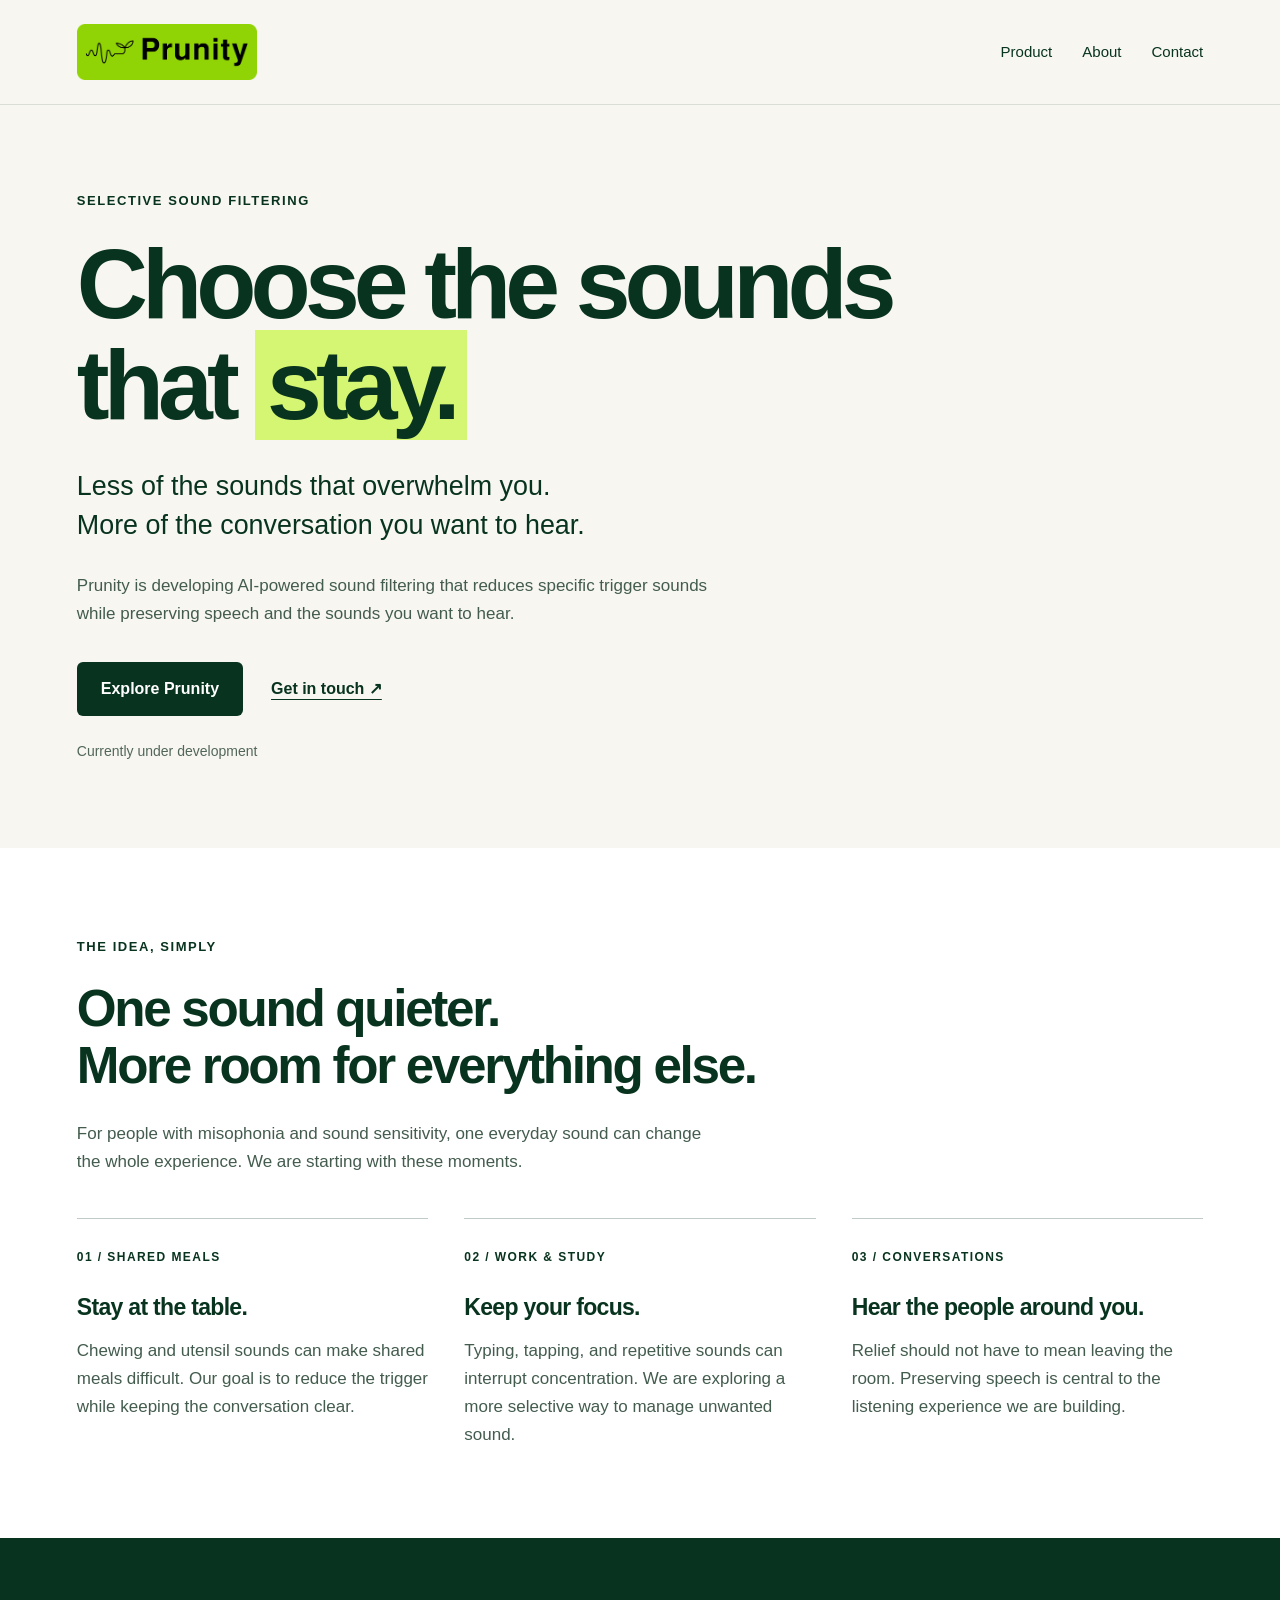
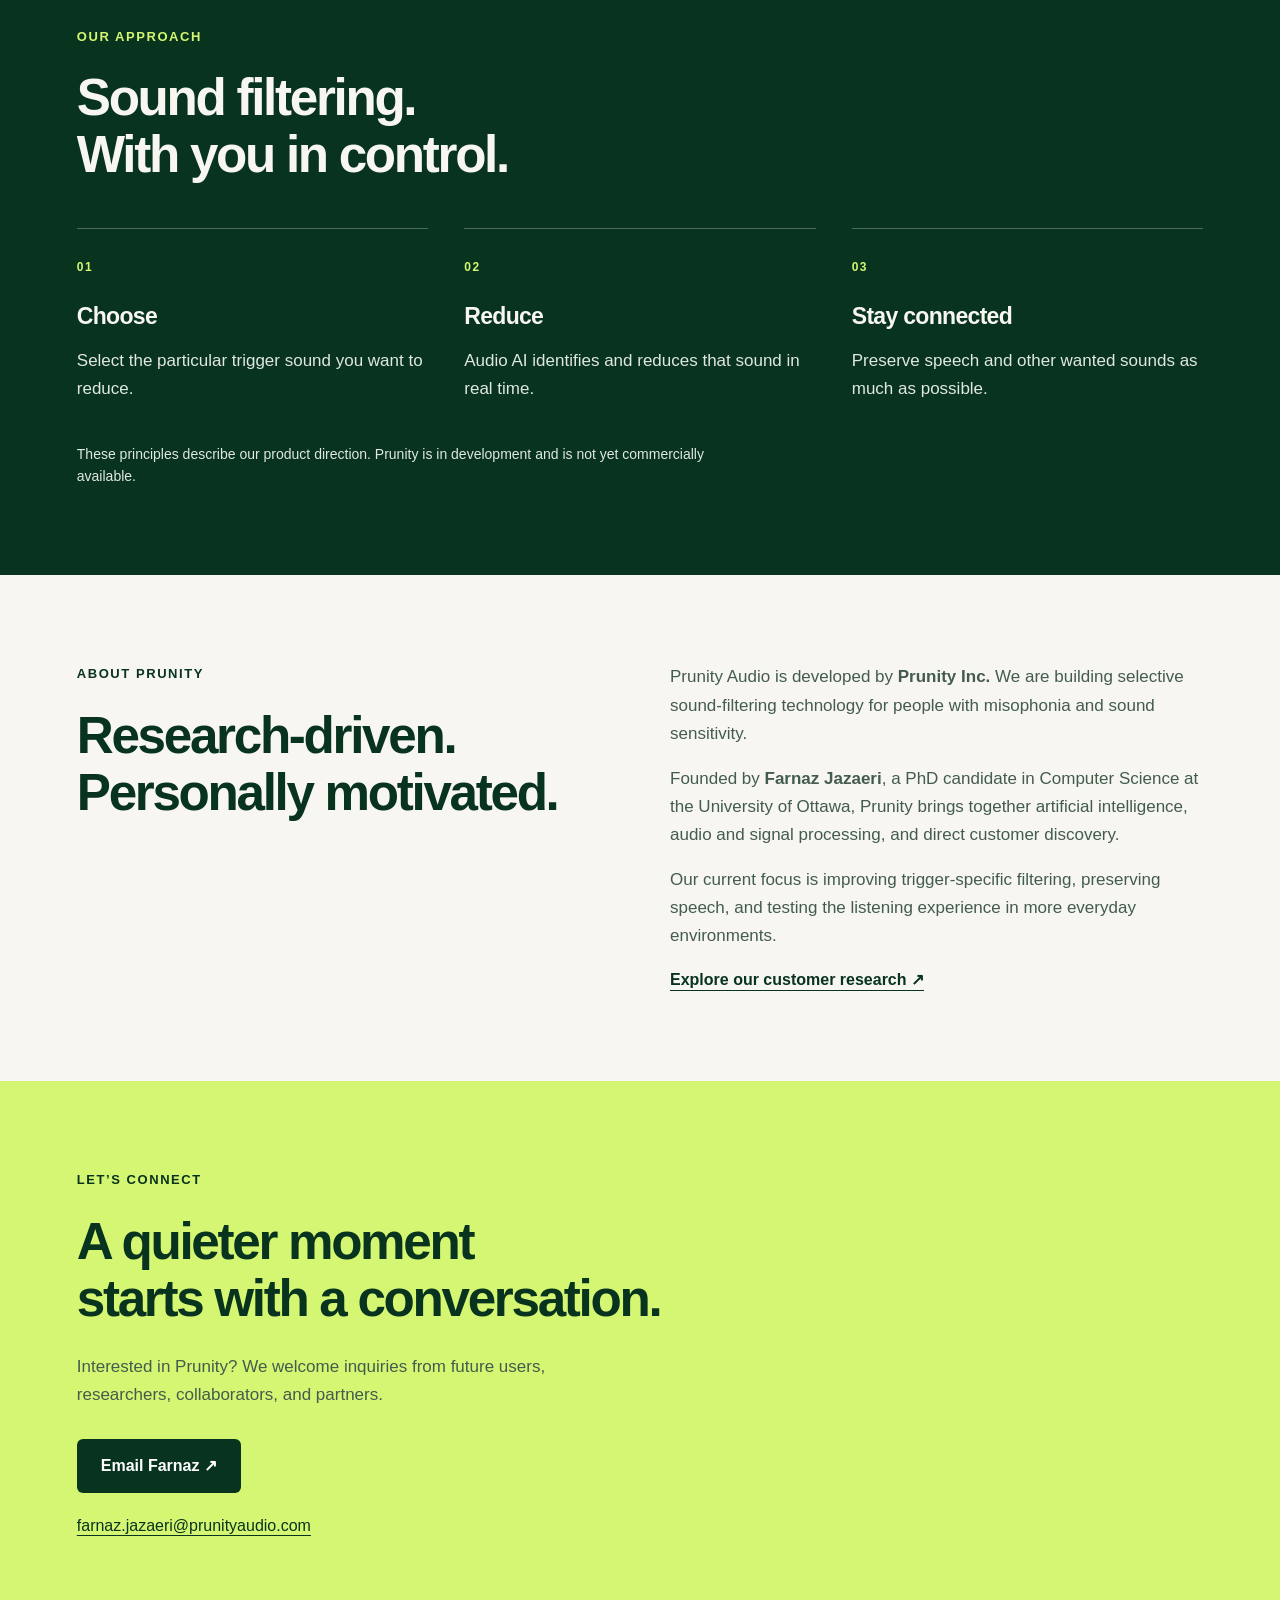
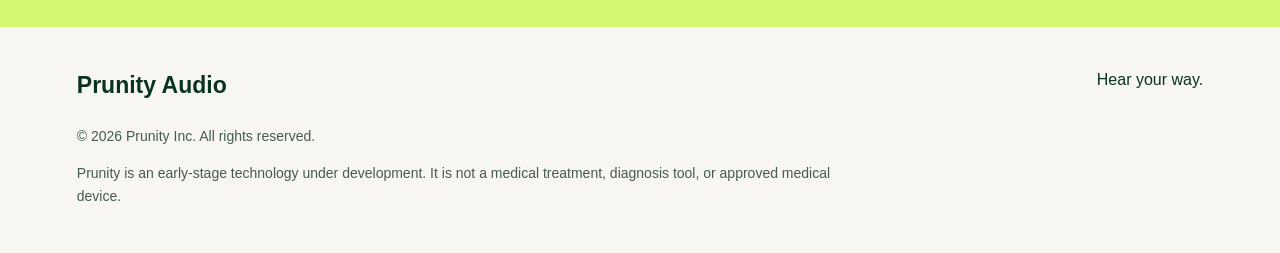
==== index.html @ 853e4340 "upload files" ====
<!doctype html>
<html lang="en"><head><meta charset="utf-8"><meta name="viewport" content="width=device-width,initial-scale=1">
<title>Prunity Audio | Hear your way.</title><meta name="description" content="Prunity Inc. is developing selective sound filtering to reduce everyday trigger sounds while preserving speech."><link rel="canonical" href="https://prunityaudio.com/"><link rel="stylesheet" href="styles.css"></head>
<body id="top"><a class="skip" href="#main">Skip to content</a>
<header><a href="#top" aria-label="Prunity home"><img src="assets/prunity-logo.png" alt="Prunity" width="180"></a><nav aria-label="Main navigation"><a href="#product">Product</a><a href="#about">About</a><a href="#contact">Contact</a></nav></header>
<main id="main"><section class="hero"><div class="eyebrow">SELECTIVE SOUND FILTERING</div><h1>Choose the sounds<br>that <em>stay.</em></h1><p class="lead">Less of the sounds that overwhelm you.<br>More of the conversation you want to hear.</p><p>Prunity is developing AI-powered sound filtering that reduces specific trigger sounds while preserving speech and the sounds you want to hear.</p><div class="actions"><a class="button" href="#product">Explore Prunity</a><a class="textlink" href="#contact">Get in touch ↗</a></div><div class="status">Currently under development</div></section>
<section id="product"><div class="eyebrow">THE IDEA, SIMPLY</div><h2>One sound quieter.<br>More room for everything else.</h2><p class="intro">For people with misophonia and sound sensitivity, one everyday sound can change the whole experience. We are starting with these moments.</p><div class="grid"><article><span class="number">01 / SHARED MEALS</span><h3>Stay at the table.</h3><p>Chewing and utensil sounds can make shared meals difficult. Our goal is to reduce the trigger while keeping the conversation clear.</p></article><article><span class="number">02 / WORK & STUDY</span><h3>Keep your focus.</h3><p>Typing, tapping, and repetitive sounds can interrupt concentration. We are exploring a more selective way to manage unwanted sound.</p></article><article><span class="number">03 / CONVERSATIONS</span><h3>Hear the people around you.</h3><p>Relief should not have to mean leaving the room. Preserving speech is central to the listening experience we are building.</p></article></div></section>
<section class="dark" id="technology"><div class="eyebrow">OUR APPROACH</div><h2>Sound filtering.<br>With you in control.</h2><div class="grid"><article><span class="number">01</span><h3>Choose</h3><p>Select the particular trigger sound you want to reduce.</p></article><article><span class="number">02</span><h3>Reduce</h3><p>Audio AI identifies and reduces that sound in real time.</p></article><article><span class="number">03</span><h3>Stay connected</h3><p>Preserve speech and other wanted sounds as much as possible.</p></article></div><p class="note">These principles describe our product direction. Prunity is in development and is not yet commercially available.</p></section>
<section id="about" class="about"><div><div class="eyebrow">ABOUT PRUNITY</div><h2>Research-driven.<br>Personally motivated.</h2></div><div><p>Prunity Audio is developed by <strong>Prunity Inc.</strong> We are building selective sound-filtering technology for people with misophonia and sound sensitivity.</p><p>Founded by <strong>Farnaz Jazaeri</strong>, a PhD candidate in Computer Science at the University of Ottawa, Prunity brings together artificial intelligence, audio and signal processing, and direct customer discovery.</p><p>Our current focus is improving trigger-specific filtering, preserving speech, and testing the listening experience in more everyday environments.</p><a class="textlink" href="https://soundfocus-research.lovable.app/" target="_blank" rel="noopener noreferrer">Explore our customer research ↗</a></div></section>
<section id="contact" class="contact"><div class="eyebrow">LET’S CONNECT</div><h2>A quieter moment<br>starts with a conversation.</h2><p>Interested in Prunity? We welcome inquiries from future users, researchers, collaborators, and partners.</p><a class="button" href="mailto:farnaz.jazaeri@prunityaudio.com">Email Farnaz ↗</a><a class="email" href="mailto:farnaz.jazaeri@prunityaudio.com">farnaz.jazaeri@prunityaudio.com</a></section></main>
<footer><div><strong>Prunity Audio</strong><span>Hear your way.</span></div><p>© 2026 Prunity Inc. All rights reserved.</p><p class="note">Prunity is an early-stage technology under development. It is not a medical treatment, diagnosis tool, or approved medical device.</p></footer></body></html>
---- styles.css ----
*{box-sizing:border-box}html{scroll-behavior:smooth;scroll-padding-top:25px}body{margin:0;background:#f7f6f0;color:#08331e;font-family:Arial,Helvetica,sans-serif;line-height:1.65}a{color:inherit}header,section,footer{padding-left:max(6vw,calc((100vw - 1200px)/2));padding-right:max(6vw,calc((100vw - 1200px)/2))}header{display:flex;justify-content:space-between;align-items:center;padding-top:24px;padding-bottom:24px;border-bottom:1px solid #08331e20}header img{display:block;height:auto;max-width:36vw}nav{display:flex;gap:30px}nav a{text-decoration:none;font-size:15px}nav a:hover,.textlink:hover{text-decoration:underline}section{padding-top:88px;padding-bottom:88px;scroll-margin-top:20px}.hero{padding-top:85px;padding-bottom:85px;max-width:1600px}.eyebrow,.number{font-size:13px;font-weight:700;letter-spacing:.12em}.eyebrow{margin-bottom:22px}h1,h2,h3,p{margin-top:0}h1{font-size:clamp(48px,7.7vw,104px);line-height:1.03;letter-spacing:-.06em;margin-bottom:30px;font-weight:600}h1 em{font-style:normal;background:#d5f672;padding:0 .12em}h2{font-size:clamp(32px,4vw,53px);line-height:1.12;letter-spacing:-.045em;margin-bottom:26px;font-weight:600}h3{font-size:23px;line-height:1.2;letter-spacing:-.03em;margin:24px 0 16px}p{font-size:17px;max-width:650px;color:#435c4e}.lead{font-size:clamp(21px,2.1vw,28px);color:#08331e;line-height:1.45}.actions{display:flex;align-items:center;gap:28px;margin-top:34px}.button{display:inline-block;background:#08331e;color:white;border-radius:6px;padding:14px 24px;font-size:16px;font-weight:600;text-decoration:none}.button:hover{background:#155536}.textlink{font-size:16px;font-weight:600;text-underline-offset:5px}.status{font-size:14px;margin-top:24px;color:#52665a}#product{background:#fff}.intro{margin-bottom:42px}.grid{display:grid;grid-template-columns:repeat(3,1fr);gap:36px}.grid article{border-top:1px solid #08331e40;padding-top:24px}.grid p{margin-bottom:0}.number{font-size:12px}.dark{background:#08331e;color:#f7f6f0}.dark .eyebrow,.dark .number{color:#d5f672}.dark p{color:#e0e8e0}.dark article{border-color:#ffffff45}.dark .grid{margin-top:44px}.note{font-size:14px;line-height:1.6}.dark .note{margin-top:40px;margin-bottom:0}.about{display:grid;grid-template-columns:1fr 1fr;gap:60px}.contact{background:#d5f672}.contact p{max-width:560px}.contact .button{margin-top:12px}.email{display:block;margin-top:20px;overflow-wrap:anywhere;font-size:16px;text-underline-offset:4px}footer{padding-top:40px;padding-bottom:32px}footer div{display:flex;justify-content:space-between;gap:20px;margin-bottom:20px}footer strong{font-size:23px}footer p{font-size:14px;max-width:760px}a:focus-visible{outline:3px solid #397946;outline-offset:6px}.dark a:focus-visible{outline-color:#d5f672}.skip{position:absolute;top:-100px;left:15px;background:white;padding:12px;z-index:5}.skip:focus{top:10px}@media(max-width:700px){header{padding-top:20px;padding-bottom:20px}header img{width:135px}nav{gap:14px}nav a{font-size:14px}section{padding-top:58px;padding-bottom:58px}.hero{padding-top:60px;padding-bottom:60px}.grid,.about{grid-template-columns:1fr;gap:32px}.about{gap:12px}.actions{gap:20px;flex-wrap:wrap}h1{font-size:clamp(43px,10vw,68px)}footer div{flex-direction:column;gap:0}}@media(prefers-reduced-motion:reduce){html{scroll-behavior:auto}}
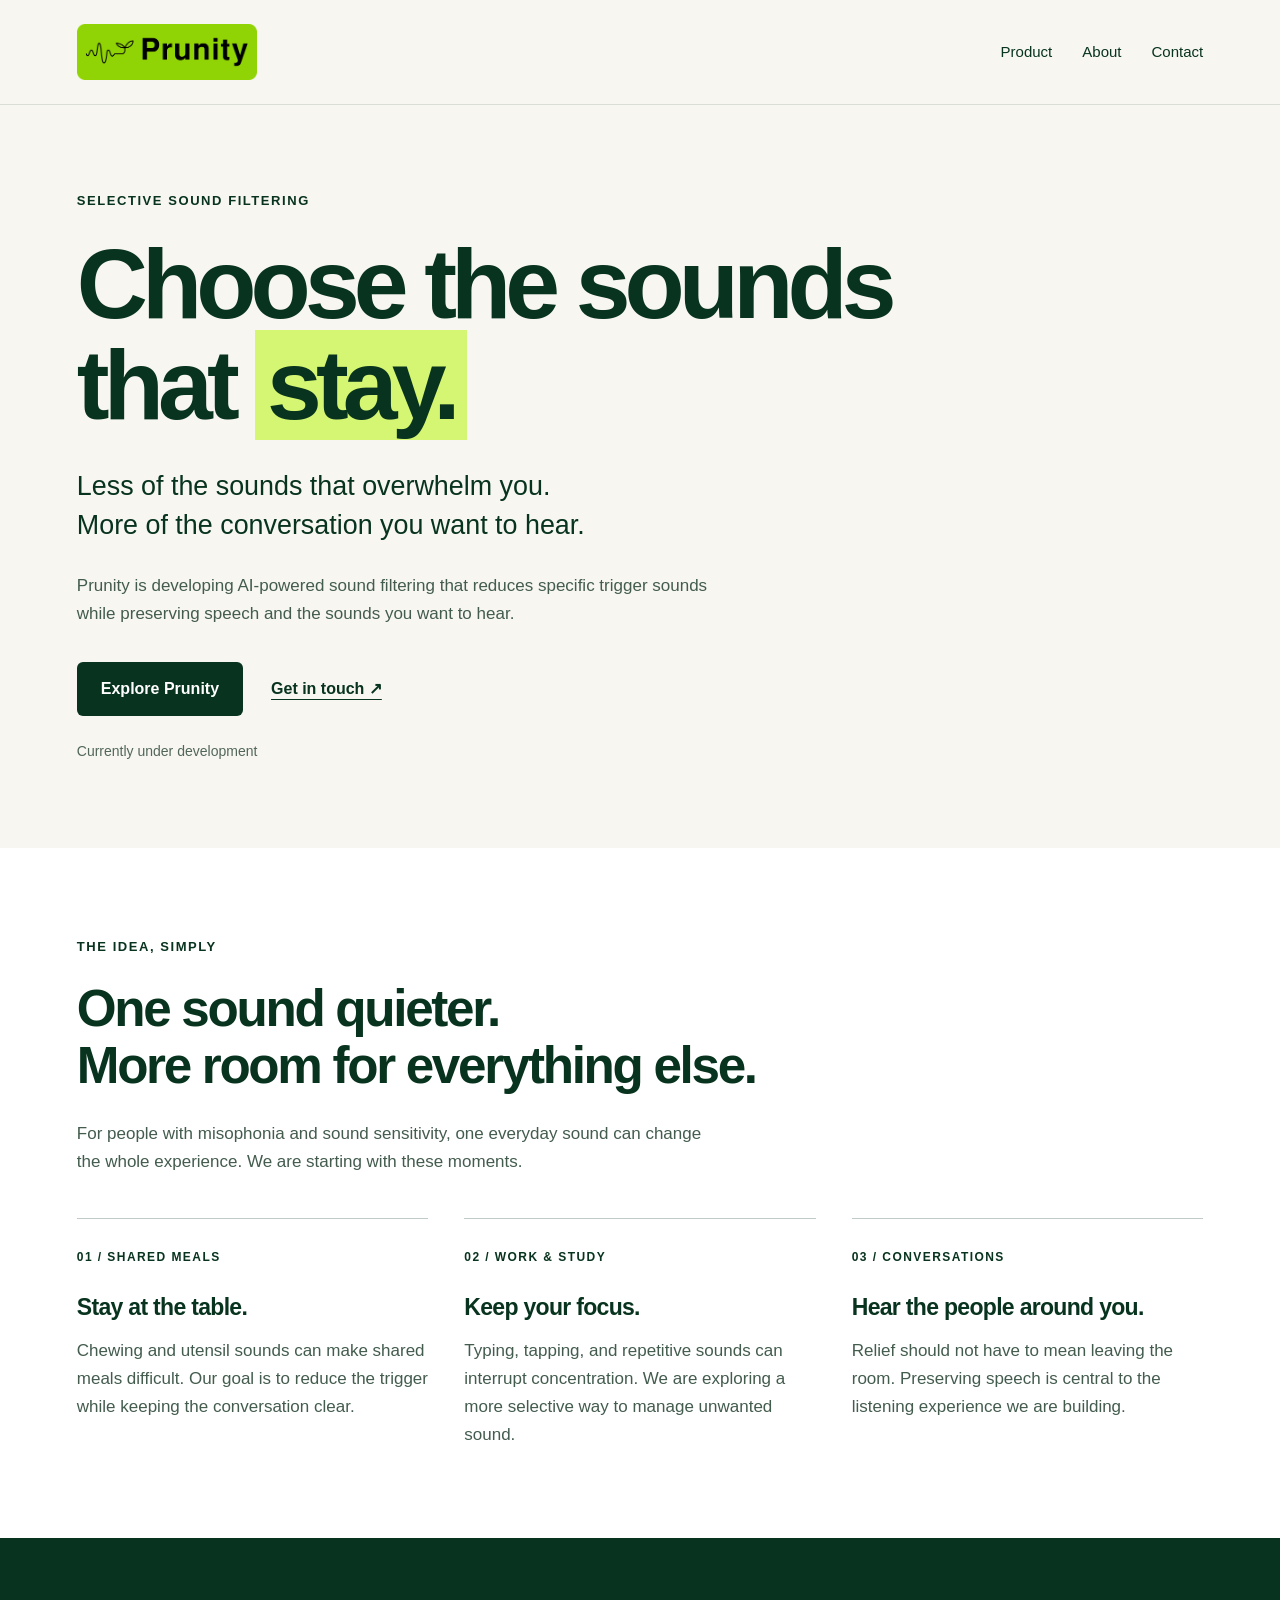
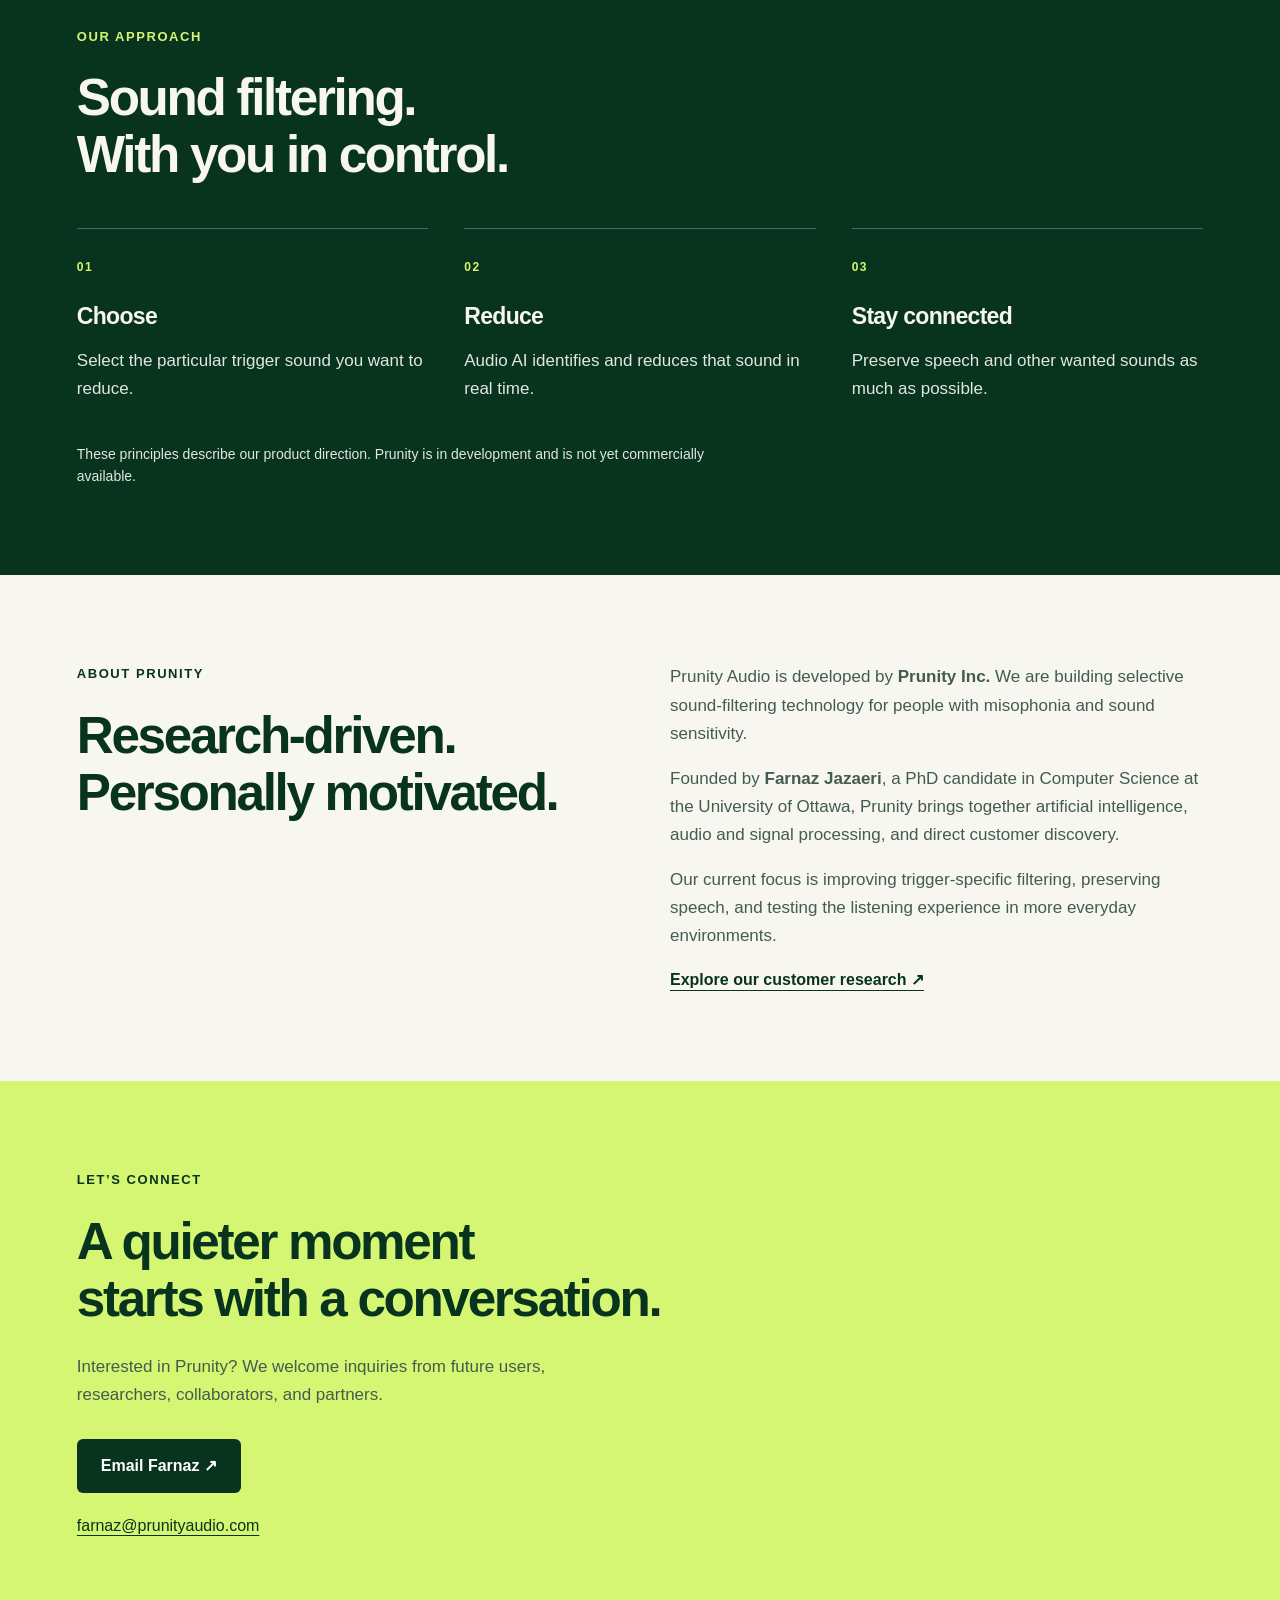
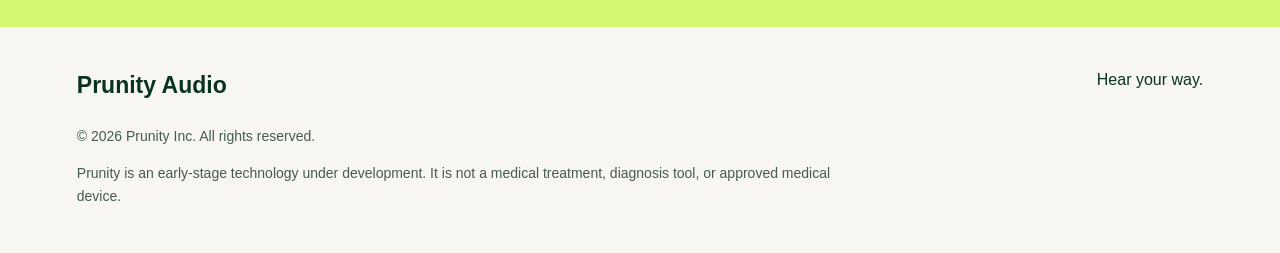
==== commit 07d363c5: "correct email" ====
--- a/index.html
+++ b/index.html
@@ -7,5 +7,5 @@
 <section id="product"><div class="eyebrow">THE IDEA, SIMPLY</div><h2>One sound quieter.<br>More room for everything else.</h2><p class="intro">For people with misophonia and sound sensitivity, one everyday sound can change the whole experience. We are starting with these moments.</p><div class="grid"><article><span class="number">01 / SHARED MEALS</span><h3>Stay at the table.</h3><p>Chewing and utensil sounds can make shared meals difficult. Our goal is to reduce the trigger while keeping the conversation clear.</p></article><article><span class="number">02 / WORK & STUDY</span><h3>Keep your focus.</h3><p>Typing, tapping, and repetitive sounds can interrupt concentration. We are exploring a more selective way to manage unwanted sound.</p></article><article><span class="number">03 / CONVERSATIONS</span><h3>Hear the people around you.</h3><p>Relief should not have to mean leaving the room. Preserving speech is central to the listening experience we are building.</p></article></div></section>
 <section class="dark" id="technology"><div class="eyebrow">OUR APPROACH</div><h2>Sound filtering.<br>With you in control.</h2><div class="grid"><article><span class="number">01</span><h3>Choose</h3><p>Select the particular trigger sound you want to reduce.</p></article><article><span class="number">02</span><h3>Reduce</h3><p>Audio AI identifies and reduces that sound in real time.</p></article><article><span class="number">03</span><h3>Stay connected</h3><p>Preserve speech and other wanted sounds as much as possible.</p></article></div><p class="note">These principles describe our product direction. Prunity is in development and is not yet commercially available.</p></section>
 <section id="about" class="about"><div><div class="eyebrow">ABOUT PRUNITY</div><h2>Research-driven.<br>Personally motivated.</h2></div><div><p>Prunity Audio is developed by <strong>Prunity Inc.</strong> We are building selective sound-filtering technology for people with misophonia and sound sensitivity.</p><p>Founded by <strong>Farnaz Jazaeri</strong>, a PhD candidate in Computer Science at the University of Ottawa, Prunity brings together artificial intelligence, audio and signal processing, and direct customer discovery.</p><p>Our current focus is improving trigger-specific filtering, preserving speech, and testing the listening experience in more everyday environments.</p><a class="textlink" href="https://soundfocus-research.lovable.app/" target="_blank" rel="noopener noreferrer">Explore our customer research ↗</a></div></section>
-<section id="contact" class="contact"><div class="eyebrow">LET’S CONNECT</div><h2>A quieter moment<br>starts with a conversation.</h2><p>Interested in Prunity? We welcome inquiries from future users, researchers, collaborators, and partners.</p><a class="button" href="mailto:farnaz.jazaeri@prunityaudio.com">Email Farnaz ↗</a><a class="email" href="mailto:farnaz.jazaeri@prunityaudio.com">farnaz.jazaeri@prunityaudio.com</a></section></main>
+<section id="contact" class="contact"><div class="eyebrow">LET’S CONNECT</div><h2>A quieter moment<br>starts with a conversation.</h2><p>Interested in Prunity? We welcome inquiries from future users, researchers, collaborators, and partners.</p><a class="button" href="mailto:farnaz@prunityaudio.com">Email Farnaz ↗</a><a class="email" href="mailto:farnaz@prunityaudio.com">farnaz@prunityaudio.com</a></section></main>
 <footer><div><strong>Prunity Audio</strong><span>Hear your way.</span></div><p>© 2026 Prunity Inc. All rights reserved.</p><p class="note">Prunity is an early-stage technology under development. It is not a medical treatment, diagnosis tool, or approved medical device.</p></footer></body></html>
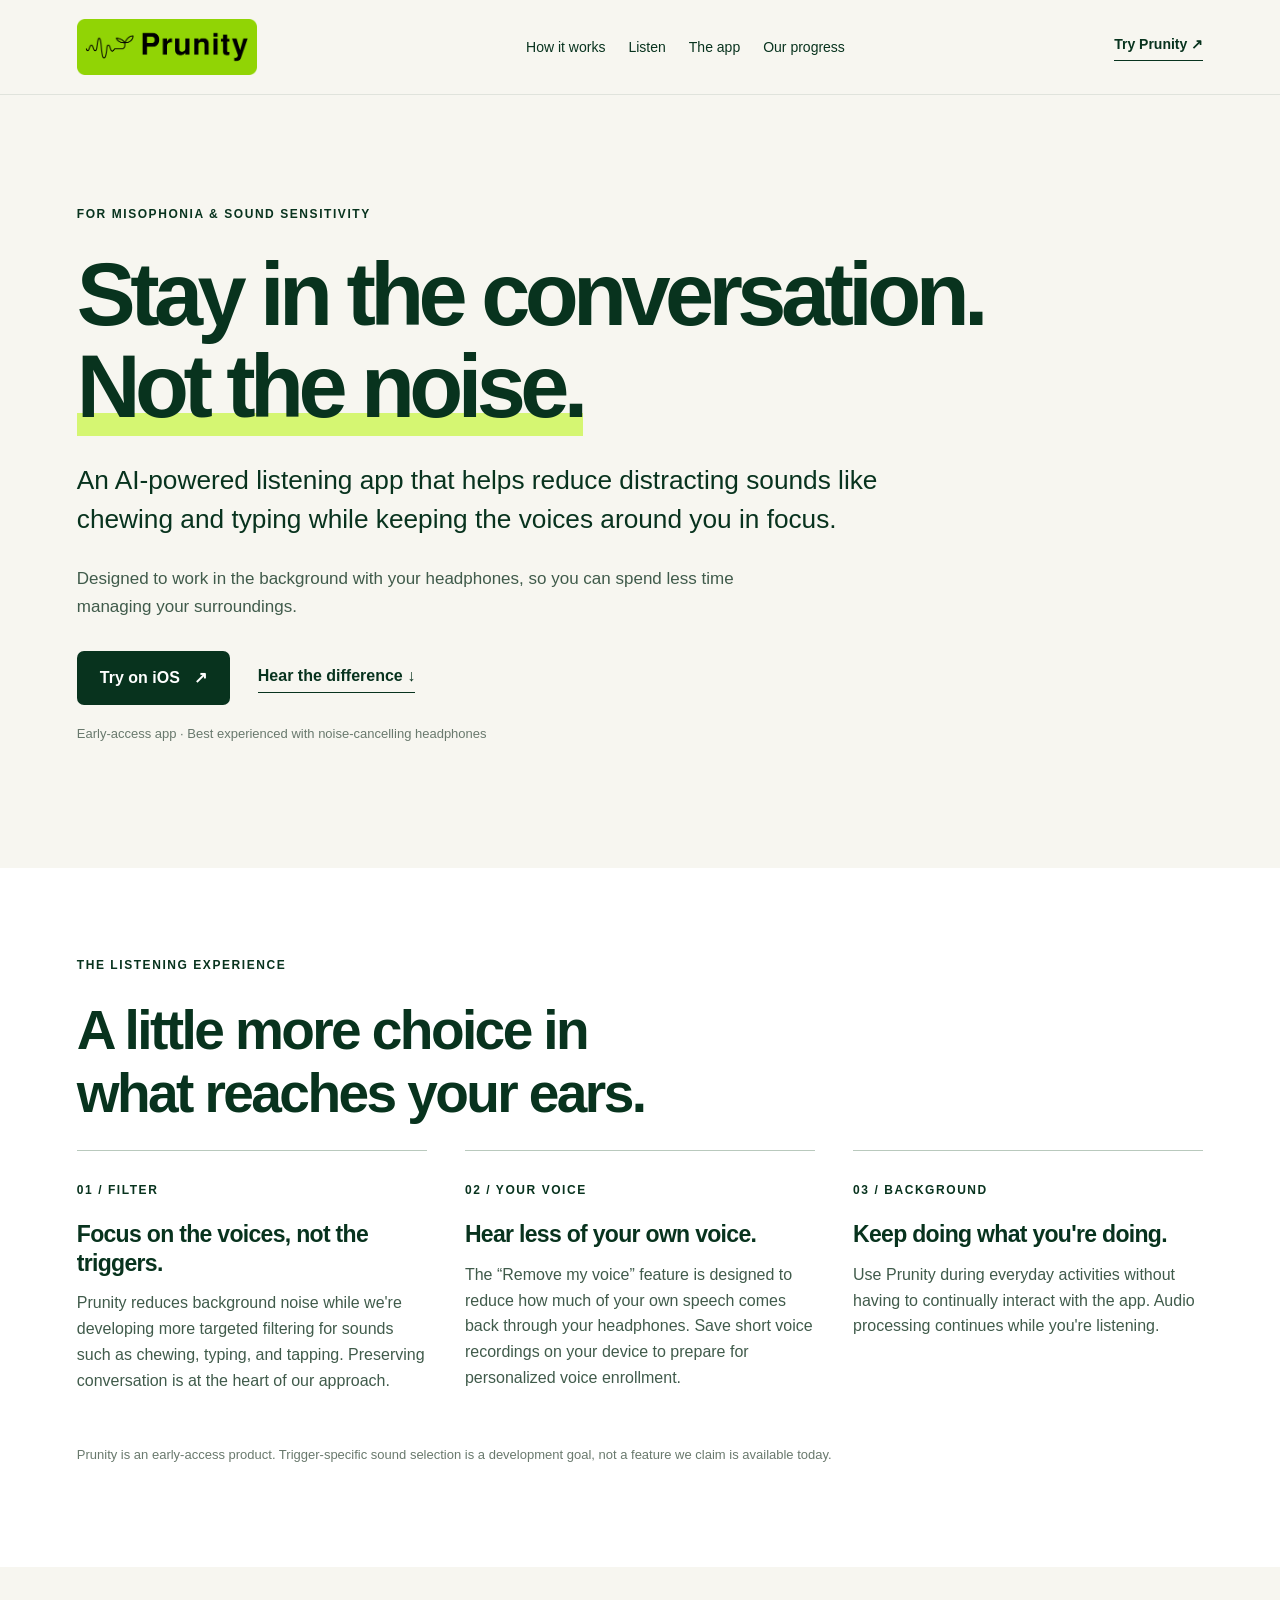
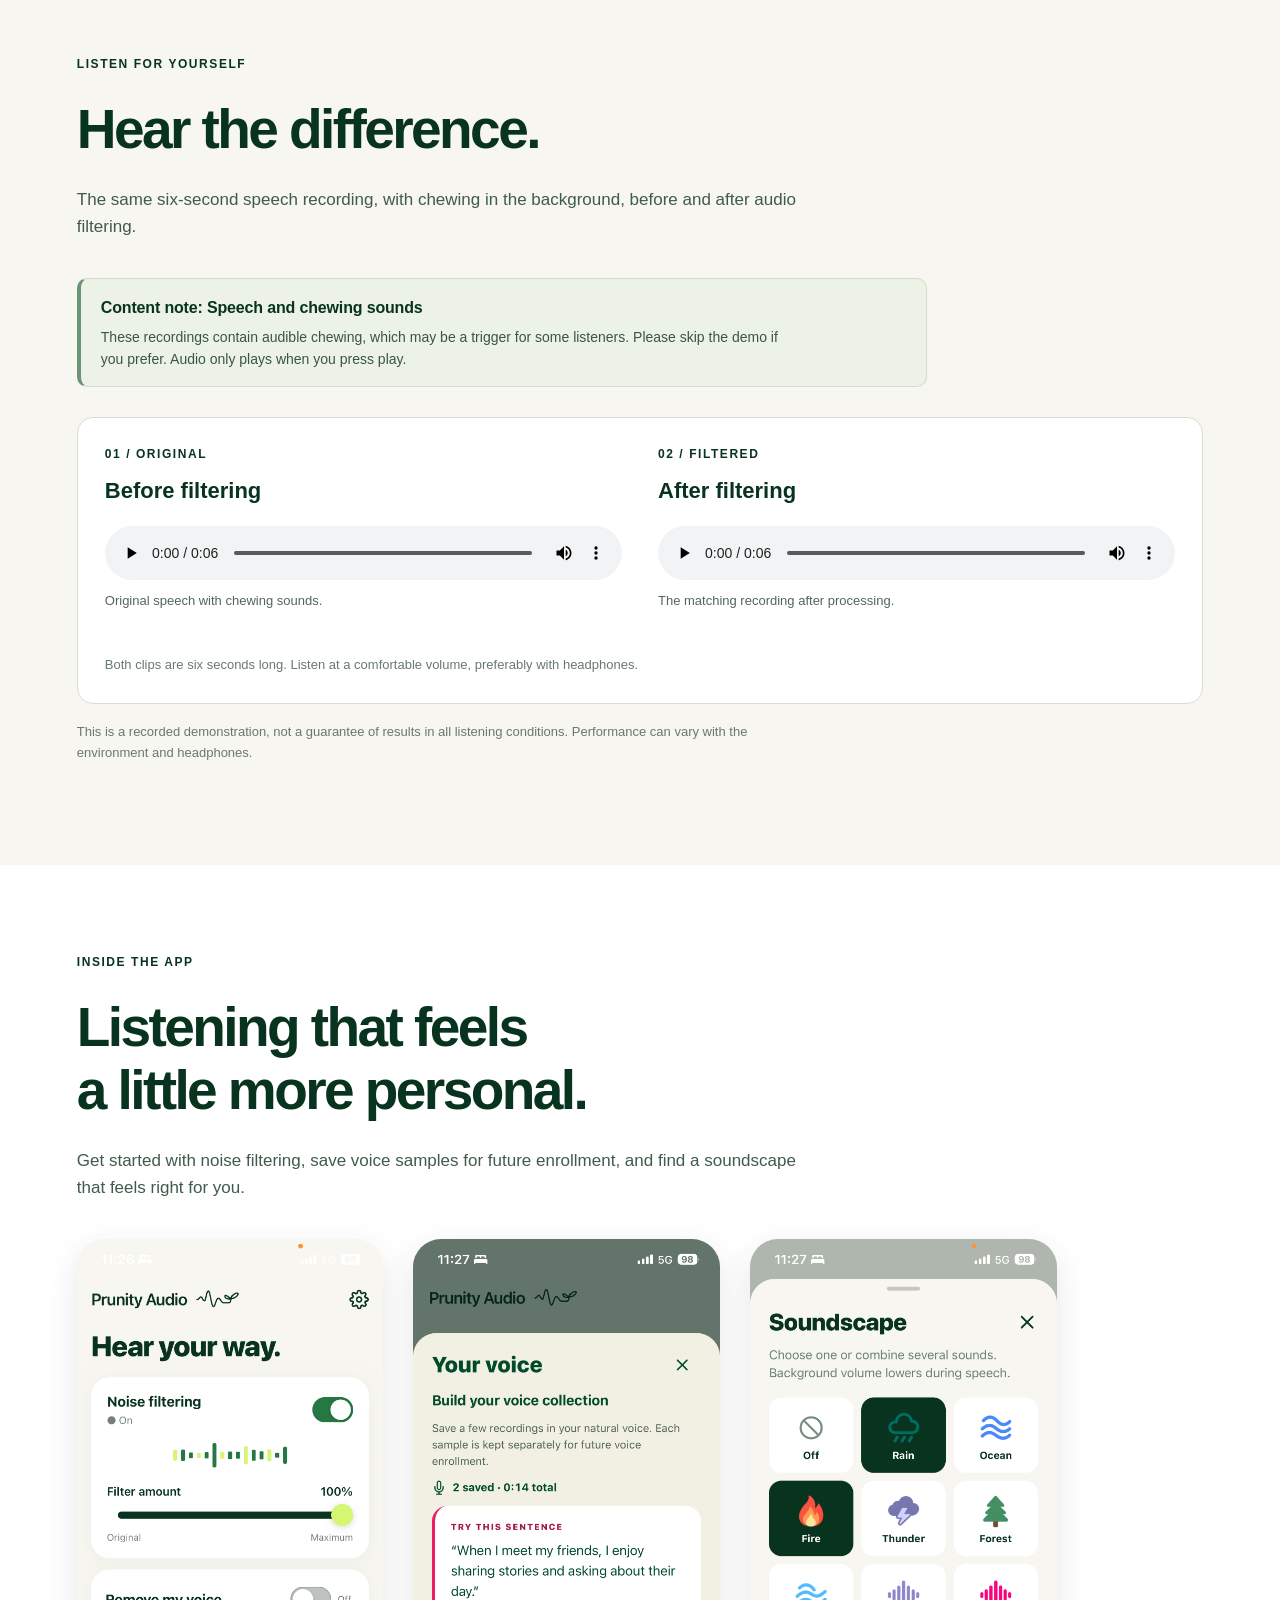
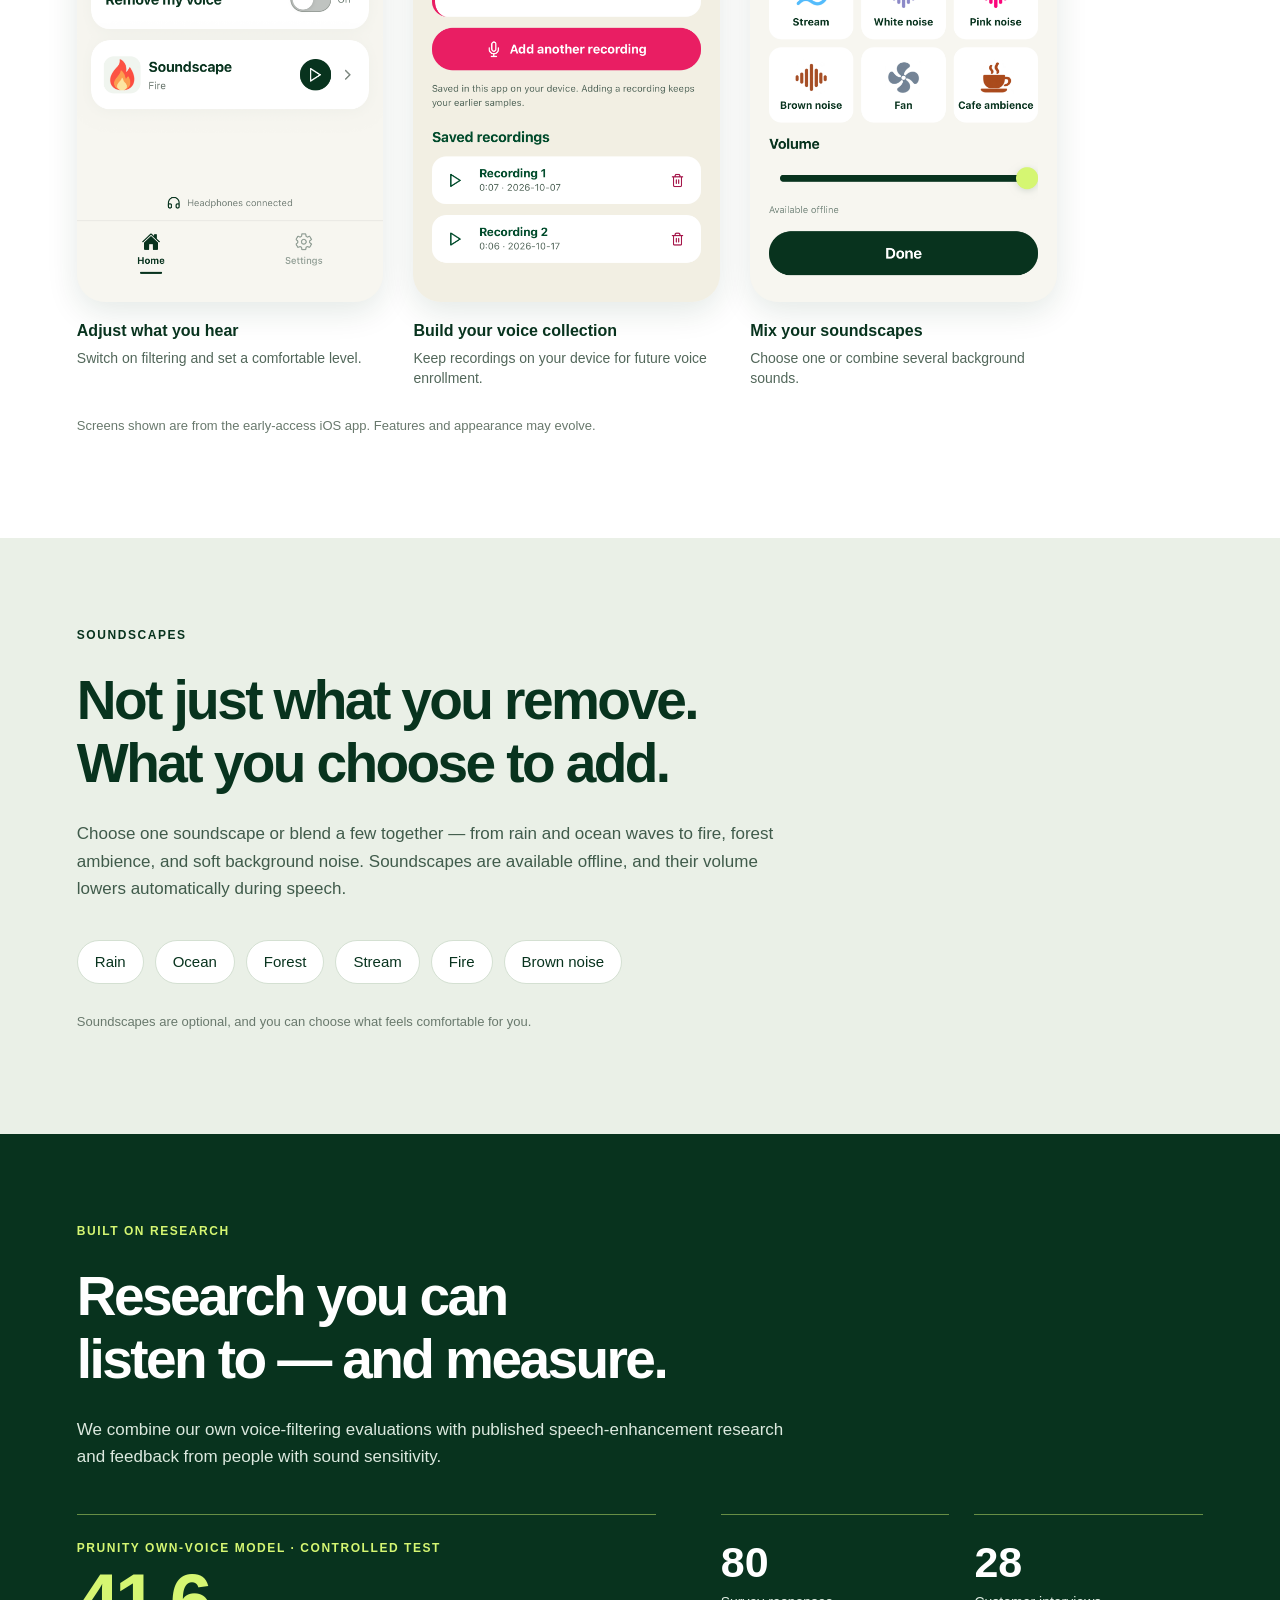
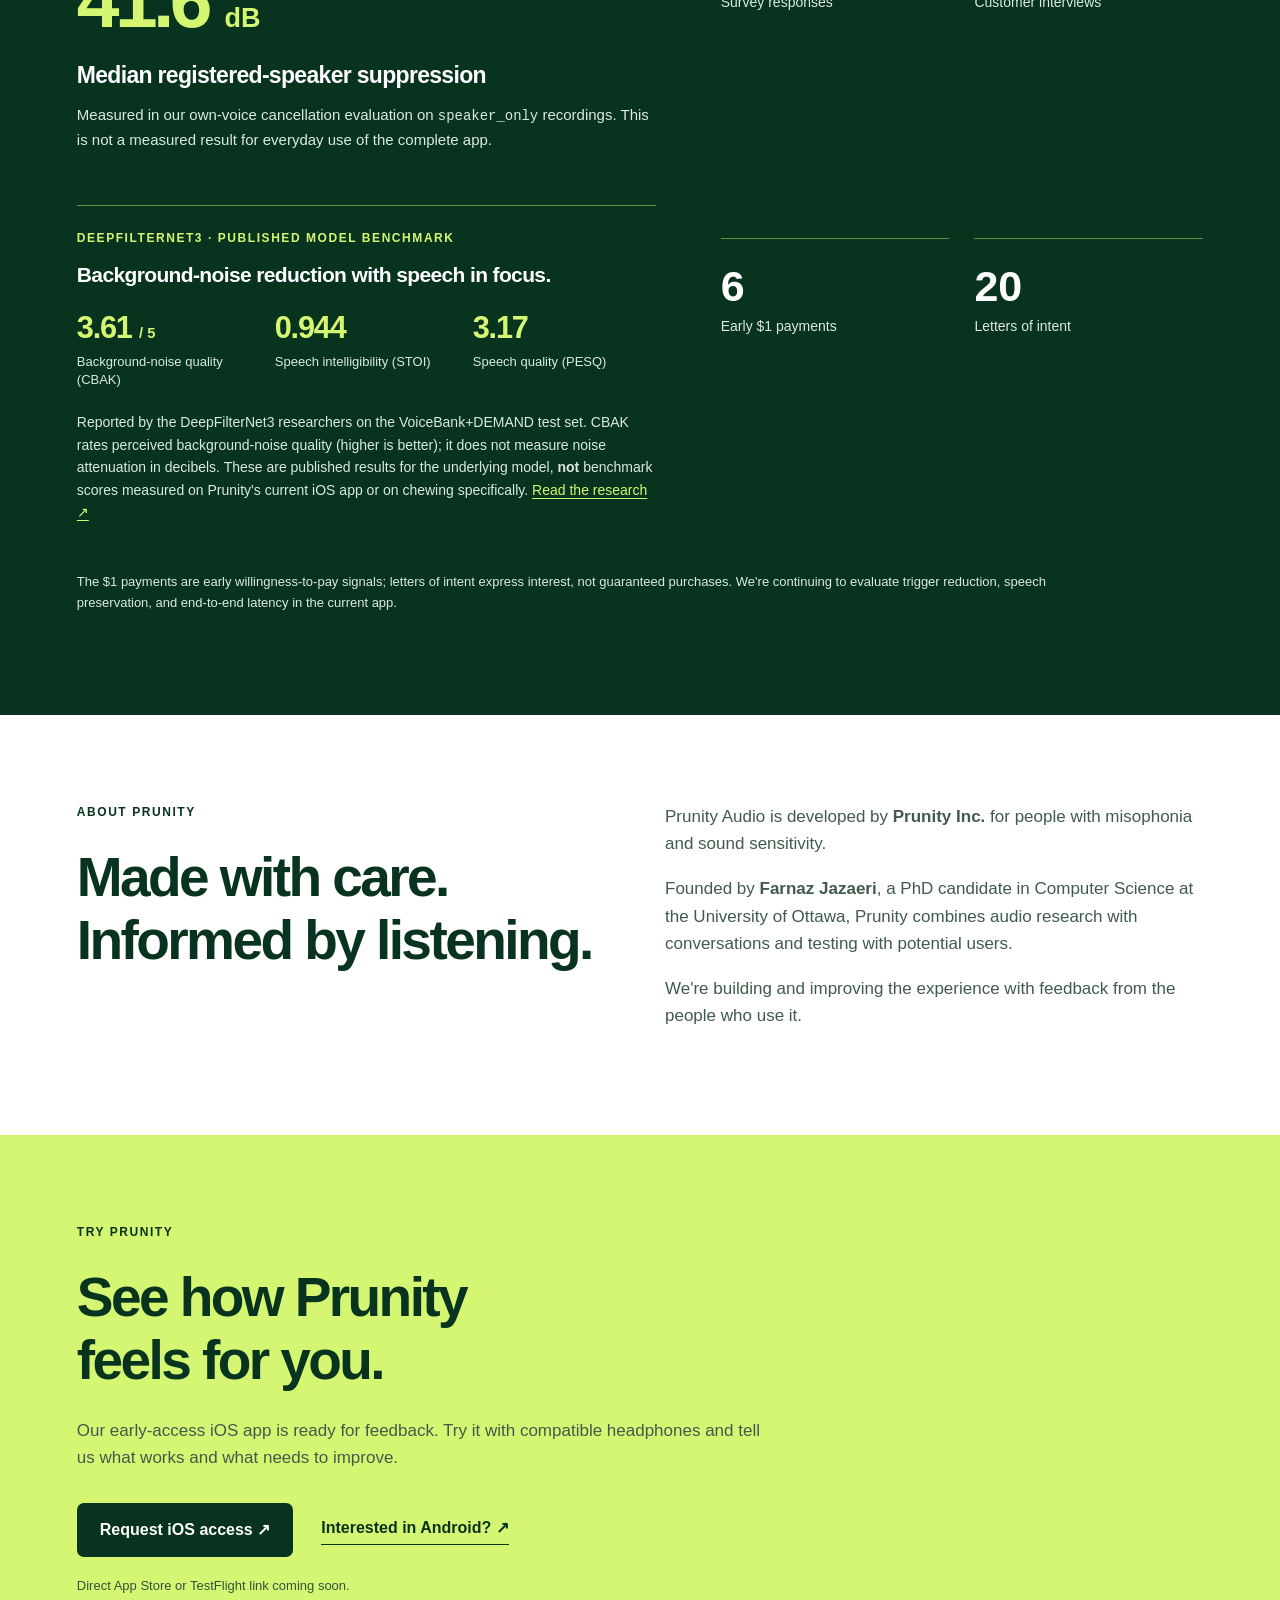
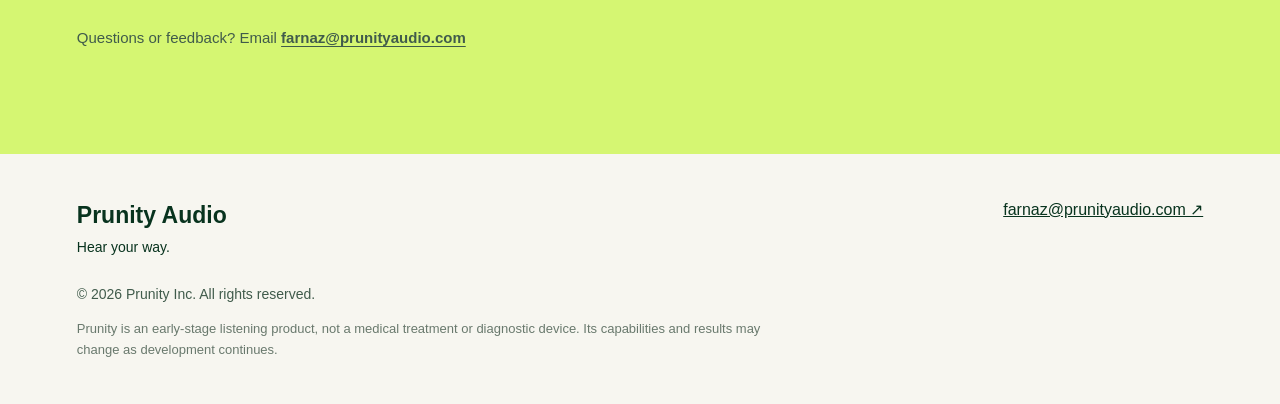
==== commit 84ec011e: "updated website" ====
--- a/index.html
+++ b/index.html
@@ -1,11 +1,104 @@
 <!doctype html>
-<html lang="en"><head><meta charset="utf-8"><meta name="viewport" content="width=device-width,initial-scale=1">
-<title>Prunity Audio | Hear your way.</title><meta name="description" content="Prunity Inc. is developing selective sound filtering to reduce everyday trigger sounds while preserving speech."><link rel="canonical" href="https://prunityaudio.com/"><link rel="stylesheet" href="styles.css"></head>
+<html lang="en">
+<head>
+  <meta charset="utf-8"><meta name="viewport" content="width=device-width,initial-scale=1">
+  <title>Prunity Audio | Sound filtering for misophonia & sound sensitivity</title>
+  <meta name="description" content="Prunity is a listening app for misophonia and sound sensitivity. Reduce distracting sounds, stay connected to conversations, manage your own voice, and explore soundscapes.">
+  <link rel="canonical" href="https://prunityaudio.com/"><link rel="stylesheet" href="styles.css">
+  <script src="site.js" defer></script>
+</head>
 <body id="top"><a class="skip" href="#main">Skip to content</a>
-<header><a href="#top" aria-label="Prunity home"><img src="assets/prunity-logo.png" alt="Prunity" width="180"></a><nav aria-label="Main navigation"><a href="#product">Product</a><a href="#about">About</a><a href="#contact">Contact</a></nav></header>
-<main id="main"><section class="hero"><div class="eyebrow">SELECTIVE SOUND FILTERING</div><h1>Choose the sounds<br>that <em>stay.</em></h1><p class="lead">Less of the sounds that overwhelm you.<br>More of the conversation you want to hear.</p><p>Prunity is developing AI-powered sound filtering that reduces specific trigger sounds while preserving speech and the sounds you want to hear.</p><div class="actions"><a class="button" href="#product">Explore Prunity</a><a class="textlink" href="#contact">Get in touch ↗</a></div><div class="status">Currently under development</div></section>
-<section id="product"><div class="eyebrow">THE IDEA, SIMPLY</div><h2>One sound quieter.<br>More room for everything else.</h2><p class="intro">For people with misophonia and sound sensitivity, one everyday sound can change the whole experience. We are starting with these moments.</p><div class="grid"><article><span class="number">01 / SHARED MEALS</span><h3>Stay at the table.</h3><p>Chewing and utensil sounds can make shared meals difficult. Our goal is to reduce the trigger while keeping the conversation clear.</p></article><article><span class="number">02 / WORK & STUDY</span><h3>Keep your focus.</h3><p>Typing, tapping, and repetitive sounds can interrupt concentration. We are exploring a more selective way to manage unwanted sound.</p></article><article><span class="number">03 / CONVERSATIONS</span><h3>Hear the people around you.</h3><p>Relief should not have to mean leaving the room. Preserving speech is central to the listening experience we are building.</p></article></div></section>
-<section class="dark" id="technology"><div class="eyebrow">OUR APPROACH</div><h2>Sound filtering.<br>With you in control.</h2><div class="grid"><article><span class="number">01</span><h3>Choose</h3><p>Select the particular trigger sound you want to reduce.</p></article><article><span class="number">02</span><h3>Reduce</h3><p>Audio AI identifies and reduces that sound in real time.</p></article><article><span class="number">03</span><h3>Stay connected</h3><p>Preserve speech and other wanted sounds as much as possible.</p></article></div><p class="note">These principles describe our product direction. Prunity is in development and is not yet commercially available.</p></section>
-<section id="about" class="about"><div><div class="eyebrow">ABOUT PRUNITY</div><h2>Research-driven.<br>Personally motivated.</h2></div><div><p>Prunity Audio is developed by <strong>Prunity Inc.</strong> We are building selective sound-filtering technology for people with misophonia and sound sensitivity.</p><p>Founded by <strong>Farnaz Jazaeri</strong>, a PhD candidate in Computer Science at the University of Ottawa, Prunity brings together artificial intelligence, audio and signal processing, and direct customer discovery.</p><p>Our current focus is improving trigger-specific filtering, preserving speech, and testing the listening experience in more everyday environments.</p><a class="textlink" href="https://soundfocus-research.lovable.app/" target="_blank" rel="noopener noreferrer">Explore our customer research ↗</a></div></section>
-<section id="contact" class="contact"><div class="eyebrow">LET’S CONNECT</div><h2>A quieter moment<br>starts with a conversation.</h2><p>Interested in Prunity? We welcome inquiries from future users, researchers, collaborators, and partners.</p><a class="button" href="mailto:farnaz@prunityaudio.com">Email Farnaz ↗</a><a class="email" href="mailto:farnaz@prunityaudio.com">farnaz@prunityaudio.com</a></section></main>
-<footer><div><strong>Prunity Audio</strong><span>Hear your way.</span></div><p>© 2026 Prunity Inc. All rights reserved.</p><p class="note">Prunity is an early-stage technology under development. It is not a medical treatment, diagnosis tool, or approved medical device.</p></footer></body></html>+<header class="header"><a href="#top" aria-label="Prunity Audio home"><img src="assets/prunity-logo.png" alt="Prunity Audio" width="180"></a><nav aria-label="Main navigation"><a href="#benefits">How it works</a><a href="#demo">Listen</a><a href="#app">The app</a><a href="#evidence">Our progress</a></nav><a class="header-cta" href="#download">Try Prunity <span aria-hidden="true">↗</span></a></header>
+<main id="main">
+<section class="hero"><div class="eyebrow">FOR MISOPHONIA & SOUND SENSITIVITY</div><h1>Stay in the conversation.<br><em>Not the noise.</em></h1><p class="lead">An AI-powered listening app that helps reduce distracting sounds like chewing and typing while keeping the voices around you in focus.</p><p class="support">Designed to work in the background with your headphones, so you can spend less time managing your surroundings.</p><div class="actions"><a class="button" href="#download">Try on iOS <span aria-hidden="true">↗</span></a><a class="textlink" href="#demo">Hear the difference <span aria-hidden="true">↓</span></a></div><p class="fine">Early-access app · Best experienced with noise-cancelling headphones</p></section>
+<section id="benefits" class="section white"><div class="eyebrow">THE LISTENING EXPERIENCE</div><h2>A little more choice in<br>what reaches your ears.</h2><div class="grid benefits"><article><span class="number">01 / FILTER</span><h3>Focus on the voices, not the triggers.</h3><p>Prunity reduces background noise while we're developing more targeted filtering for sounds such as chewing, typing, and tapping. Preserving conversation is at the heart of our approach.</p></article><article><span class="number">02 / YOUR VOICE</span><h3>Hear less of your own voice.</h3><p>The “Remove my voice” feature is designed to reduce how much of your own speech comes back through your headphones. Save short voice recordings on your device to prepare for personalized voice enrollment.</p></article><article><span class="number">03 / BACKGROUND</span><h3>Keep doing what you're doing.</h3><p>Use Prunity during everyday activities without having to continually interact with the app. Audio processing continues while you're listening.</p></article></div><p class="fine section-note">Prunity is an early-access product. Trigger-specific sound selection is a development goal, not a feature we claim is available today.</p></section>
+<section id="demo" class="section">
+  <div class="eyebrow">LISTEN FOR YOURSELF</div>
+  <h2>Hear the difference.</h2>
+  <p class="intro">The same six-second speech recording, with chewing in the background, before and after audio filtering.</p>
+  <div class="trigger-note" role="note" aria-label="Audio content warning">
+    <strong>Content note: Speech and chewing sounds</strong>
+    <p>These recordings contain audible chewing, which may be a trigger for some listeners. Please skip the demo if you prefer. Audio only plays when you press play.</p>
+  </div>
+  <div class="audio-panel">
+    <div class="compare">
+      <div class="audio-item">
+        <div class="audio-head"><span class="number">01 / ORIGINAL</span><strong>Before filtering</strong></div>
+        <audio controls preload="metadata" id="audio-before" src="assets/audio/speech_chewing_gum_005.wav" aria-label="Original audio with speech and chewing sounds">Your browser does not support audio playback.</audio>
+        <p class="audio-help">Original speech with chewing sounds.</p>
+      </div>
+      <div class="audio-item">
+        <div class="audio-head"><span class="number">02 / FILTERED</span><strong>After filtering</strong></div>
+        <audio controls preload="metadata" id="audio-after" src="assets/audio/speech_chewing_gum_clean.wav" aria-label="Filtered version of the speech and chewing audio">Your browser does not support audio playback.</audio>
+        <p class="audio-help">The matching recording after processing.</p>
+      </div>
+    </div>
+    <p class="fine demo-note">Both clips are six seconds long. Listen at a comfortable volume, preferably with headphones.</p>
+  </div>
+  <p class="fine">This is a recorded demonstration, not a guarantee of results in all listening conditions. Performance can vary with the environment and headphones.</p>
+</section>
+<section id="app" class="section white">
+  <div class="eyebrow">INSIDE THE APP</div>
+  <h2>Listening that feels<br>a little more personal.</h2>
+  <p class="intro">Get started with noise filtering, save voice samples for future enrollment, and find a soundscape that feels right for you.</p>
+  <div class="screenshots" aria-label="Screenshots of the Prunity Audio iOS app">
+    <figure>
+      <a class="screenshot-link" href="assets/screenshots/home.png" target="_blank" rel="noopener noreferrer" aria-label="View full-size Prunity home screen">
+        <img src="assets/screenshots/home.png" width="1170" height="2532" loading="lazy" alt="Prunity home screen with noise filtering enabled, a filter amount slider, the Remove my voice toggle, and soundscape controls">
+      </a>
+      <figcaption><strong>Adjust what you hear</strong><span>Switch on filtering and set a comfortable level.</span></figcaption>
+    </figure>
+    <figure>
+      <a class="screenshot-link" href="assets/screenshots/voice.png" target="_blank" rel="noopener noreferrer" aria-label="View full-size Prunity voice recording screen">
+        <img src="assets/screenshots/voice.png" width="1170" height="2532" loading="lazy" alt="Prunity voice collection screen for recording, playing back, and managing natural voice samples saved on the device">
+      </a>
+      <figcaption><strong>Build your voice collection</strong><span>Keep recordings on your device for future voice enrollment.</span></figcaption>
+    </figure>
+    <figure>
+      <a class="screenshot-link" href="assets/screenshots/soundscapes.png" target="_blank" rel="noopener noreferrer" aria-label="View full-size Prunity soundscape selection screen">
+        <img src="assets/screenshots/soundscapes.png" width="1170" height="2532" loading="lazy" alt="Prunity soundscape screen showing rain, ocean, fire, thunder, forest, stream, white noise, pink noise, brown noise, fan, and cafe ambience">
+      </a>
+      <figcaption><strong>Mix your soundscapes</strong><span>Choose one or combine several background sounds.</span></figcaption>
+    </figure>
+  </div>
+  <p class="fine screenshot-note">Screens shown are from the early-access iOS app. Features and appearance may evolve.</p>
+</section>
+<section id="soundscapes" class="section pale"><div class="eyebrow">SOUNDSCAPES</div><h2>Not just what you remove.<br>What you choose to add.</h2><p class="intro">Choose one soundscape or blend a few together — from rain and ocean waves to fire, forest ambience, and soft background noise. Soundscapes are available offline, and their volume lowers automatically during speech.</p><div class="chips" aria-label="Available soundscape examples"><span>Rain</span><span>Ocean</span><span>Forest</span><span>Stream</span><span>Fire</span><span>Brown noise</span></div><p class="fine">Soundscapes are optional, and you can choose what feels comfortable for you.</p></section>
+<section id="evidence" class="section dark">
+  <div class="eyebrow">BUILT ON RESEARCH</div>
+  <h2>Research you can<br>listen to — and measure.</h2>
+  <p class="intro">We combine our own voice-filtering evaluations with published speech-enhancement research and feedback from people with sound sensitivity.</p>
+  <div class="evidence-grid">
+    <div class="research-stack">
+      <div class="metric-main">
+        <div class="number">PRUNITY OWN-VOICE MODEL · CONTROLLED TEST</div>
+        <div class="metric">41.6 <span>dB</span></div>
+        <h3>Median registered-speaker suppression</h3>
+        <p>Measured in our own-voice cancellation evaluation on <code>speaker_only</code> recordings. This is not a measured result for everyday use of the complete app.</p>
+      </div>
+      <div class="df-benchmark">
+        <div class="number">DEEPFILTERNET3 · PUBLISHED MODEL BENCHMARK</div>
+        <h3>Background-noise reduction with speech in focus.</h3>
+        <div class="df-metrics">
+          <div><strong>3.61 <small>/ 5</small></strong><span>Background-noise quality (CBAK)</span></div>
+          <div><strong>0.944</strong><span>Speech intelligibility (STOI)</span></div>
+          <div><strong>3.17</strong><span>Speech quality (PESQ)</span></div>
+        </div>
+        <p>Reported by the DeepFilterNet3 researchers on the VoiceBank+DEMAND test set. CBAK rates perceived background-noise quality (higher is better); it does not measure noise attenuation in decibels. These are published results for the underlying model, <strong>not</strong> benchmark scores measured on Prunity's current iOS app or on chewing specifically. <a href="https://arxiv.org/abs/2305.08227" target="_blank" rel="noopener noreferrer">Read the research ↗</a></p>
+      </div>
+    </div>
+    <div class="traction" aria-label="Early customer validation">
+      <div><strong>80</strong><span>Survey responses</span></div>
+      <div><strong>28</strong><span>Customer interviews</span></div>
+      <div><strong>6</strong><span>Early $1 payments</span></div>
+      <div><strong>20</strong><span>Letters of intent</span></div>
+    </div>
+  </div>
+  <p class="fine dark-note">The $1 payments are early willingness-to-pay signals; letters of intent express interest, not guaranteed purchases. We're continuing to evaluate trigger reduction, speech preservation, and end-to-end latency in the current app.</p>
+</section>
+<section id="about" class="section white about"><div><div class="eyebrow">ABOUT PRUNITY</div><h2>Made with care.<br>Informed by listening.</h2></div><div><p>Prunity Audio is developed by <strong>Prunity Inc.</strong> for people with misophonia and sound sensitivity.</p><p>Founded by <strong>Farnaz Jazaeri</strong>, a PhD candidate in Computer Science at the University of Ottawa, Prunity combines audio research with conversations and testing with potential users.</p><p>We're building and improving the experience with feedback from the people who use it.</p></div></section>
+<section id="download" class="section download"><div class="eyebrow">TRY PRUNITY</div><h2>See how Prunity<br>feels for you.</h2><p>Our early-access iOS app is ready for feedback. Try it with compatible headphones and tell us what works and what needs to improve.</p><div class="actions"><a class="button" id="ios-download" href="mailto:farnaz@prunityaudio.com?subject=Prunity%20iOS%20early%20access">Request iOS access ↗</a><a class="textlink" href="mailto:farnaz@prunityaudio.com?subject=Prunity%20Android%20early%20access">Interested in Android? ↗</a></div><p class="fine" id="download-note">Direct App Store or TestFlight link coming soon.</p>
+  <p class="contact-copy">Questions or feedback? Email <a href="mailto:farnaz@prunityaudio.com">farnaz@prunityaudio.com</a></p>
+</section>
+</main><footer><div class="footer-top"><div><strong>Prunity Audio</strong><span>Hear your way.</span></div><a href="mailto:farnaz@prunityaudio.com">farnaz@prunityaudio.com ↗</a></div><p>© 2026 Prunity Inc. All rights reserved.</p><p class="fine">Prunity is an early-stage listening product, not a medical treatment or diagnostic device. Its capabilities and results may change as development continues.</p></footer>
+</body></html>
--- a/styles.css
+++ b/styles.css
@@ -1 +1,45 @@
-*{box-sizing:border-box}html{scroll-behavior:smooth;scroll-padding-top:25px}body{margin:0;background:#f7f6f0;color:#08331e;font-family:Arial,Helvetica,sans-serif;line-height:1.65}a{color:inherit}header,section,footer{padding-left:max(6vw,calc((100vw - 1200px)/2));padding-right:max(6vw,calc((100vw - 1200px)/2))}header{display:flex;justify-content:space-between;align-items:center;padding-top:24px;padding-bottom:24px;border-bottom:1px solid #08331e20}header img{display:block;height:auto;max-width:36vw}nav{display:flex;gap:30px}nav a{text-decoration:none;font-size:15px}nav a:hover,.textlink:hover{text-decoration:underline}section{padding-top:88px;padding-bottom:88px;scroll-margin-top:20px}.hero{padding-top:85px;padding-bottom:85px;max-width:1600px}.eyebrow,.number{font-size:13px;font-weight:700;letter-spacing:.12em}.eyebrow{margin-bottom:22px}h1,h2,h3,p{margin-top:0}h1{font-size:clamp(48px,7.7vw,104px);line-height:1.03;letter-spacing:-.06em;margin-bottom:30px;font-weight:600}h1 em{font-style:normal;background:#d5f672;padding:0 .12em}h2{font-size:clamp(32px,4vw,53px);line-height:1.12;letter-spacing:-.045em;margin-bottom:26px;font-weight:600}h3{font-size:23px;line-height:1.2;letter-spacing:-.03em;margin:24px 0 16px}p{font-size:17px;max-width:650px;color:#435c4e}.lead{font-size:clamp(21px,2.1vw,28px);color:#08331e;line-height:1.45}.actions{display:flex;align-items:center;gap:28px;margin-top:34px}.button{display:inline-block;background:#08331e;color:white;border-radius:6px;padding:14px 24px;font-size:16px;font-weight:600;text-decoration:none}.button:hover{background:#155536}.textlink{font-size:16px;font-weight:600;text-underline-offset:5px}.status{font-size:14px;margin-top:24px;color:#52665a}#product{background:#fff}.intro{margin-bottom:42px}.grid{display:grid;grid-template-columns:repeat(3,1fr);gap:36px}.grid article{border-top:1px solid #08331e40;padding-top:24px}.grid p{margin-bottom:0}.number{font-size:12px}.dark{background:#08331e;color:#f7f6f0}.dark .eyebrow,.dark .number{color:#d5f672}.dark p{color:#e0e8e0}.dark article{border-color:#ffffff45}.dark .grid{margin-top:44px}.note{font-size:14px;line-height:1.6}.dark .note{margin-top:40px;margin-bottom:0}.about{display:grid;grid-template-columns:1fr 1fr;gap:60px}.contact{background:#d5f672}.contact p{max-width:560px}.contact .button{margin-top:12px}.email{display:block;margin-top:20px;overflow-wrap:anywhere;font-size:16px;text-underline-offset:4px}footer{padding-top:40px;padding-bottom:32px}footer div{display:flex;justify-content:space-between;gap:20px;margin-bottom:20px}footer strong{font-size:23px}footer p{font-size:14px;max-width:760px}a:focus-visible{outline:3px solid #397946;outline-offset:6px}.dark a:focus-visible{outline-color:#d5f672}.skip{position:absolute;top:-100px;left:15px;background:white;padding:12px;z-index:5}.skip:focus{top:10px}@media(max-width:700px){header{padding-top:20px;padding-bottom:20px}header img{width:135px}nav{gap:14px}nav a{font-size:14px}section{padding-top:58px;padding-bottom:58px}.hero{padding-top:60px;padding-bottom:60px}.grid,.about{grid-template-columns:1fr;gap:32px}.about{gap:12px}.actions{gap:20px;flex-wrap:wrap}h1{font-size:clamp(43px,10vw,68px)}footer div{flex-direction:column;gap:0}}@media(prefers-reduced-motion:reduce){html{scroll-behavior:auto}}+:root{--dark:#08331e;--cream:#f7f6f0;--lime:#d5f672;--muted:#52675a;--line:#d6ded4}*{box-sizing:border-box}html{scroll-behavior:smooth;scroll-padding-top:36px}body{margin:0;background:var(--cream);color:var(--dark);font:16px/1.62 Arial,Helvetica,sans-serif}a{color:inherit}header,section,footer{padding-left:max(6vw,calc((100vw - 1200px)/2));padding-right:max(6vw,calc((100vw - 1200px)/2))}.header{display:flex;align-items:center;gap:30px;justify-content:space-between;padding-top:19px;padding-bottom:19px;border-bottom:1px solid #08331e18}.header img{display:block;height:auto;max-width:36vw}.header nav{display:flex;gap:23px}.header a{text-decoration:none}.header nav a{font-size:14px}.header-cta{font-size:14px;font-weight:700;border-bottom:1px solid;padding-bottom:4px}.section{padding-top:88px;padding-bottom:88px}.hero{padding-top:110px;padding-bottom:110px}.eyebrow,.number{font-size:12px;letter-spacing:.13em;font-weight:700}.eyebrow{margin-bottom:24px}h1,h2,h3,p{margin-top:0}h1{font-size:clamp(44px,6.9vw,92px);line-height:1.04;letter-spacing:-.063em;font-weight:600;margin-bottom:29px}h1 em{font-style:normal;box-shadow:inset 0 -.26em var(--lime)}h2{font-size:clamp(34px,4.3vw,56px);line-height:1.14;letter-spacing:-.047em;font-weight:600;margin-bottom:25px}h3{font-size:23px;line-height:1.25;letter-spacing:-.03em;margin:18px 0 13px}p{max-width:700px;color:#405b4b;font-size:17px}.lead{font-size:clamp(20px,2.05vw,27px);line-height:1.48;color:var(--dark);max-width:810px}.support{max-width:660px}.actions{display:flex;align-items:center;gap:28px;flex-wrap:wrap;margin:31px 0 19px}.button{display:inline-flex;align-items:center;gap:14px;background:var(--dark);color:white!important;border-radius:7px;padding:14px 23px;text-decoration:none;font-weight:700}.button:hover{background:#195638}.textlink{font-weight:700;text-decoration:none;border-bottom:1px solid;padding-bottom:3px}.textlink:hover,.header nav a:hover{text-decoration:underline}.fine{font-size:13px;color:#69796d;line-height:1.6}.white{background:#fff}.pale{background:#eaf0e7}.intro{max-width:730px;margin-bottom:37px}.grid{display:grid;grid-template-columns:repeat(3,minmax(0,1fr));gap:38px}.grid article{border-top:1px solid #b9c9bd;padding-top:25px}.benefits p{font-size:16px}.section-note{margin-top:35px;max-width:850px}.audio-panel{background:white;border:1px solid var(--line);border-radius:16px;padding:27px;margin:30px 0 18px}.compare{display:grid;grid-template-columns:1fr 1fr;gap:36px}.audio-item{min-width:0}.audio-head{display:flex;flex-direction:column;gap:8px;margin-bottom:18px}.audio-head strong{font-size:22px}.audio-item audio{width:100%;display:block;margin-bottom:15px}.upload{display:inline-block;cursor:pointer;font-weight:700;font-size:14px;border-bottom:1px solid var(--dark)}.file-input{position:absolute;width:1px;height:1px;opacity:0}.file-input:focus-visible+.audio-help{outline:2px solid green}.audio-help{font-size:13px;margin-top:10px}.demo-note{margin-top:24px;margin-bottom:0}.screenshots{display:grid;grid-template-columns:repeat(3,minmax(0,1fr));gap:25px;max-width:930px;margin-top:35px}.screenshots figure{margin:0;text-align:center}.phone-placeholder{aspect-ratio:9/15;background:linear-gradient(150deg,#0a3c23,#125638);border:9px solid #153e28;border-radius:28px;display:flex;flex-direction:column;align-items:center;justify-content:center;gap:15px;color:white;padding:15px}.phone-placeholder span{border:1px solid #d5f672aa;color:var(--lime);border-radius:18px;padding:3px 12px;font-size:12px}.phone-placeholder strong{font-size:21px}.phone-placeholder small{color:#dfebdf}.screenshots figcaption{font-size:15px;font-weight:700;margin-top:13px}.chips{display:flex;gap:11px;flex-wrap:wrap;margin:28px 0}.chips span{background:#fff;border:1px solid #d4e0d2;padding:9px 17px;border-radius:30px;font-size:15px}.dark{background:var(--dark);color:white}.dark .eyebrow,.dark .number{color:var(--lime)}.dark p{color:#dce9df}.evidence-grid{display:grid;grid-template-columns:1.2fr 1fr;gap:65px;margin-top:43px}.metric-main{border-top:1px solid #d5f67277;padding-top:24px}.metric{font-size:clamp(54px,6vw,86px);font-weight:600;line-height:1.1;letter-spacing:-.06em;color:var(--lime)}.metric span{font-size:27px;letter-spacing:0}.metric-main h3{margin:18px 0 14px}.metric-main p{font-size:15px}.traction{display:grid;grid-template-columns:1fr 1fr;gap:25px}.traction div{border-top:1px solid #d5f67277;padding-top:20px;display:flex;flex-direction:column}.traction strong{font-size:43px;font-weight:600;line-height:1.3;color:white}.traction span{font-size:14px;color:#dce9df}.dark-note{margin-top:35px;max-width:1000px!important}.about{display:grid;grid-template-columns:1fr 1fr;gap:50px}.download{background:var(--lime)}.download .fine{color:#31543c}footer{padding-top:43px;padding-bottom:30px}footer .footer-top{display:flex;align-items:flex-start;justify-content:space-between;gap:25px;margin-bottom:23px}footer strong{display:block;font-size:23px}footer span{font-size:14px}footer p{font-size:14px}.skip{position:absolute;top:-100px;left:10px;padding:12px;background:white;z-index:10}.skip:focus{top:10px}a:focus-visible,.upload:focus-visible{outline:3px solid #59996b;outline-offset:5px}code{font-size:.93em;overflow-wrap:anywhere}@media(max-width:900px){.header nav{gap:13px}.header nav a{font-size:12px}.evidence-grid{gap:30px}}@media(max-width:700px){.header{gap:14px;flex-wrap:wrap;padding-top:16px;padding-bottom:16px}.header img{width:125px}.header nav{order:3;width:100%;justify-content:space-between}.header-cta{margin-left:auto}.section{padding-top:62px;padding-bottom:62px}.hero{padding-top:75px;padding-bottom:75px}h1{font-size:clamp(43px,10vw,66px)}.grid,.compare,.evidence-grid,.about{grid-template-columns:1fr;gap:28px}.screenshots{gap:12px}.phone-placeholder{border-width:5px;border-radius:13px;gap:7px;padding:8px}.phone-placeholder strong{font-size:13px}.phone-placeholder small{font-size:10px}.phone-placeholder span{font-size:9px;padding:2px 4px}.screenshots figcaption{font-size:12px}.audio-panel{padding:20px}.traction{gap:20px}}@media(prefers-reduced-motion:reduce){html{scroll-behavior:auto}}
+
+/* Real early-access iOS screenshots. Preserve their full height and legibility. */
+.screenshots{max-width:980px;gap:30px;align-items:start}
+.screenshots figure{min-width:0;text-align:left}
+.screenshot-link{display:block;border-radius:28px;overflow:hidden;background:#f7f6f0;box-shadow:0 10px 32px rgba(8,51,30,.11);line-height:0;transition:transform .2s ease,box-shadow .2s ease}
+.screenshot-link:hover{transform:translateY(-3px);box-shadow:0 14px 36px rgba(8,51,30,.17)}
+.screenshot-link img{display:block;width:100%;height:auto;object-fit:contain;aspect-ratio:1170 / 2532}
+.screenshots figcaption{margin-top:17px;display:flex;flex-direction:column;gap:5px;line-height:1.45}
+.screenshots figcaption strong{font-size:16px;color:var(--dark)}
+.screenshots figcaption span{font-size:14px;font-weight:400;color:var(--muted)}
+.screenshot-note{margin-top:28px}
+@media(max-width:700px){
+ .screenshots{display:flex;gap:18px;overflow-x:auto;scroll-snap-type:x mandatory;overscroll-behavior-x:contain;padding-bottom:16px;margin-right:-6vw;padding-right:6vw}
+ .screenshots figure{flex:0 0 min(68vw,280px);scroll-snap-align:start}
+ .screenshot-link{border-radius:23px}
+ .screenshots figcaption strong{font-size:16px}
+ .screenshots figcaption span{font-size:14px}
+}
+@media(prefers-reduced-motion:reduce){.screenshot-link{transition:none}}
+
+/* Real audio comparison and careful sensory warning */
+.trigger-note{border:1px solid #d4dbc9;border-left:4px solid #6c9278;background:#edf2e7;padding:16px 20px;border-radius:10px;margin:4px 0 22px;max-width:850px}
+.trigger-note strong{display:block;font-size:16px;letter-spacing:-.01em;color:var(--dark)}
+.trigger-note p{font-size:14px;line-height:1.55;color:#3a5544;margin:6px 0 0}
+.audio-item audio{margin-bottom:10px}
+.audio-help{margin-top:0;color:var(--muted)}
+.demo-note{padding-top:7px}
+/* Keep model provenance visible and separate from Prunity's evaluation. */
+.research-stack{display:flex;flex-direction:column;gap:38px;min-width:0}
+.df-benchmark{border-top:1px solid #d5f67277;padding-top:23px}
+.df-benchmark .number{color:var(--lime)}
+.df-benchmark h3{font-size:21px;margin:13px 0 23px}
+.df-metrics{display:grid;grid-template-columns:repeat(3,minmax(0,1fr));gap:15px;margin-bottom:23px}
+.df-metrics div{min-width:0;display:flex;flex-direction:column;gap:8px}
+.df-metrics strong{font-size:clamp(22px,2.4vw,35px);letter-spacing:-.04em;color:var(--lime);line-height:1.12;white-space:nowrap}
+.df-metrics small{font-size:.48em;letter-spacing:0}
+.df-metrics span{font-size:13px;color:#dce9df;line-height:1.35}
+.df-benchmark p{font-size:14px;line-height:1.6}
+.df-benchmark a{color:var(--lime);text-underline-offset:3px}
+.contact-copy{margin-top:30px;font-size:15px}
+.contact-copy a{font-weight:bold;text-decoration:underline;text-underline-offset:3px}
+.footer-top a{overflow-wrap:anywhere}
+@media(max-width:700px){.df-metrics{gap:12px}.df-metrics strong{font-size:clamp(22px,6vw,32px)}.evidence-grid{gap:44px}}
+@media(max-width:360px){.df-metrics{grid-template-columns:1fr 1fr;row-gap:22px}}
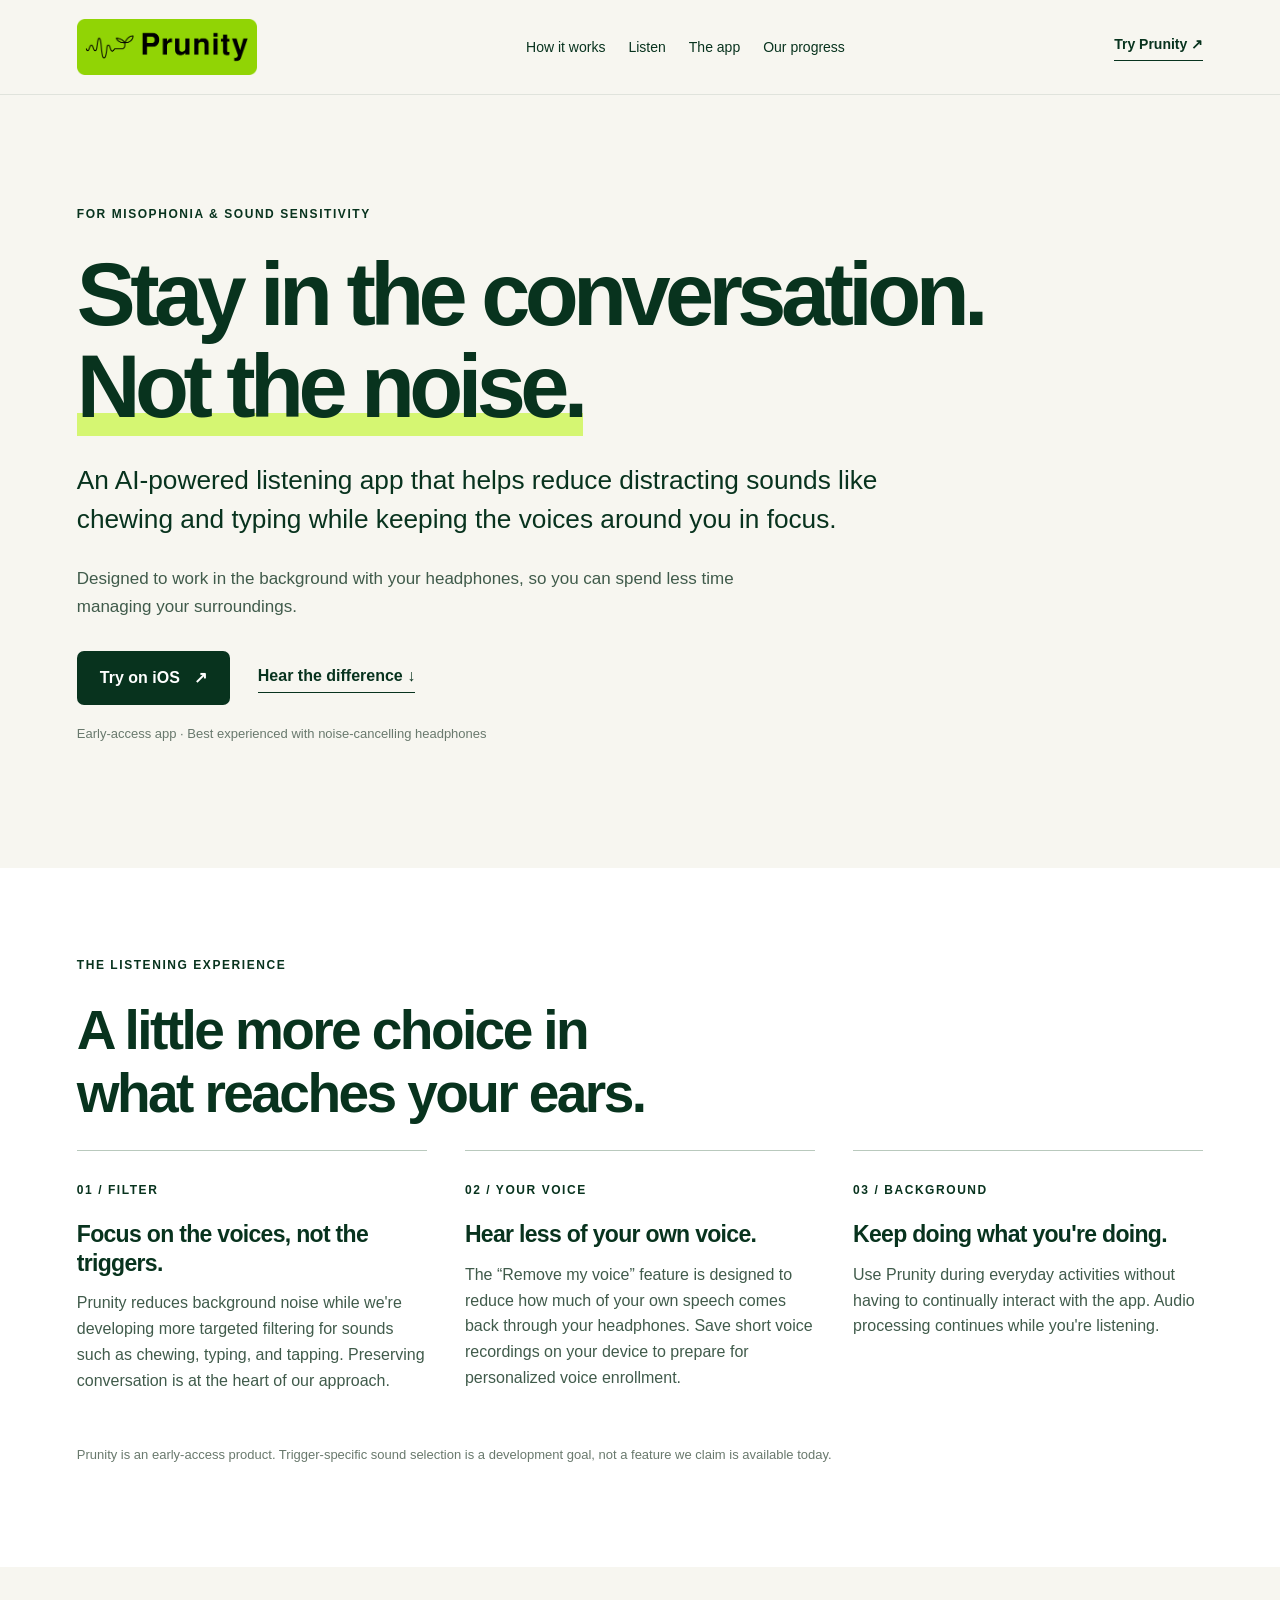
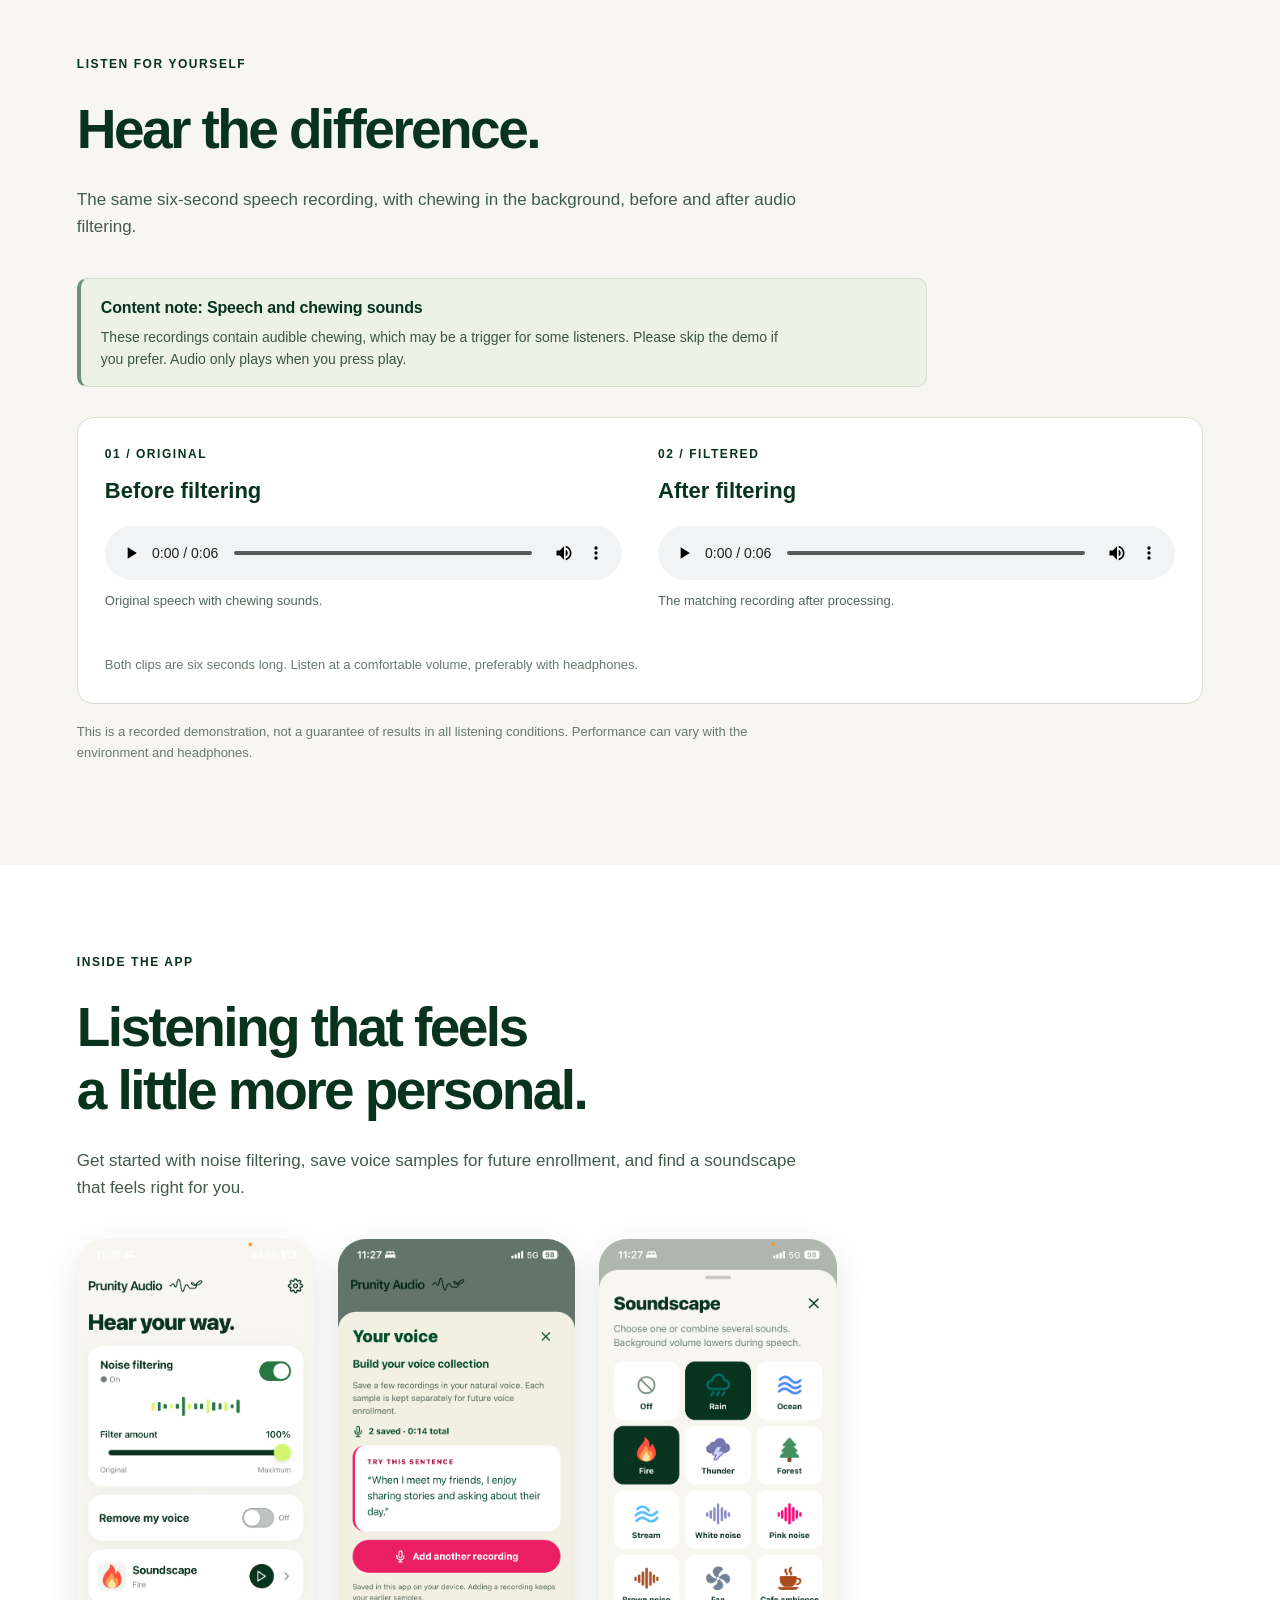
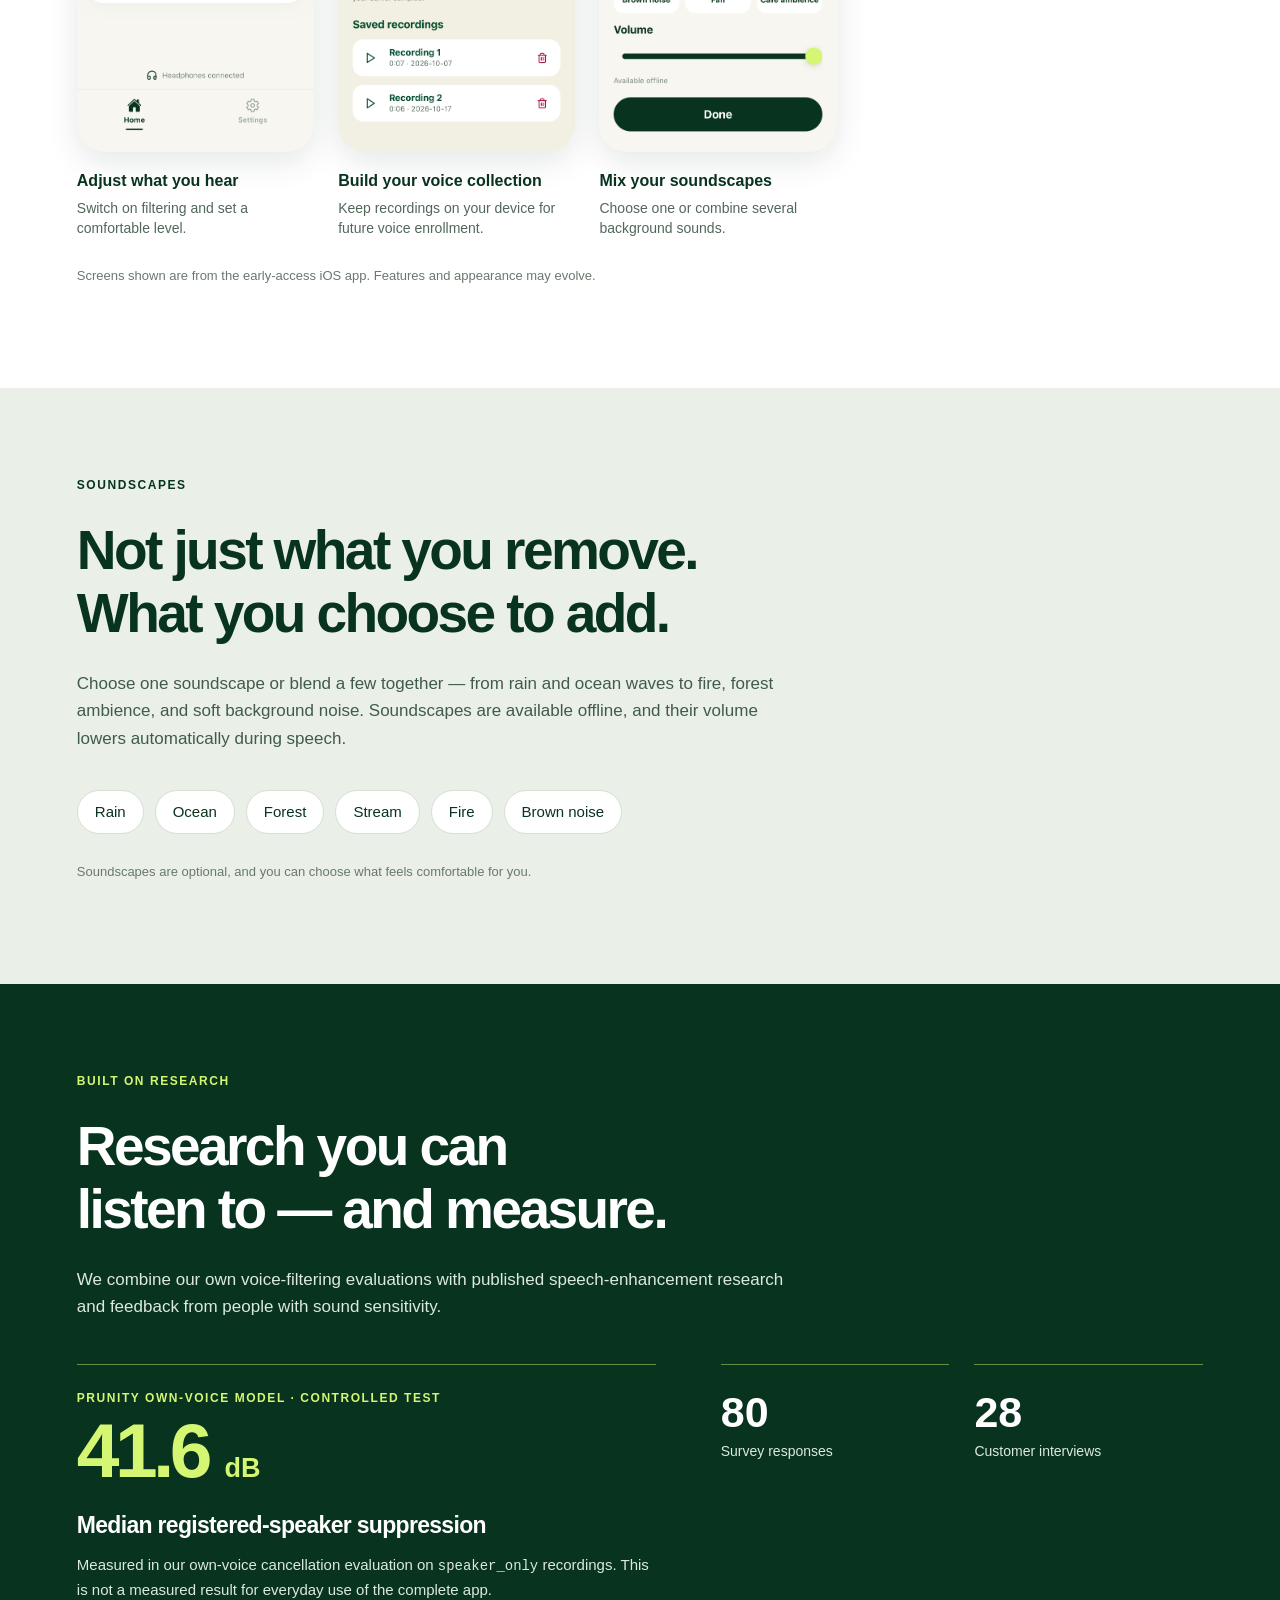
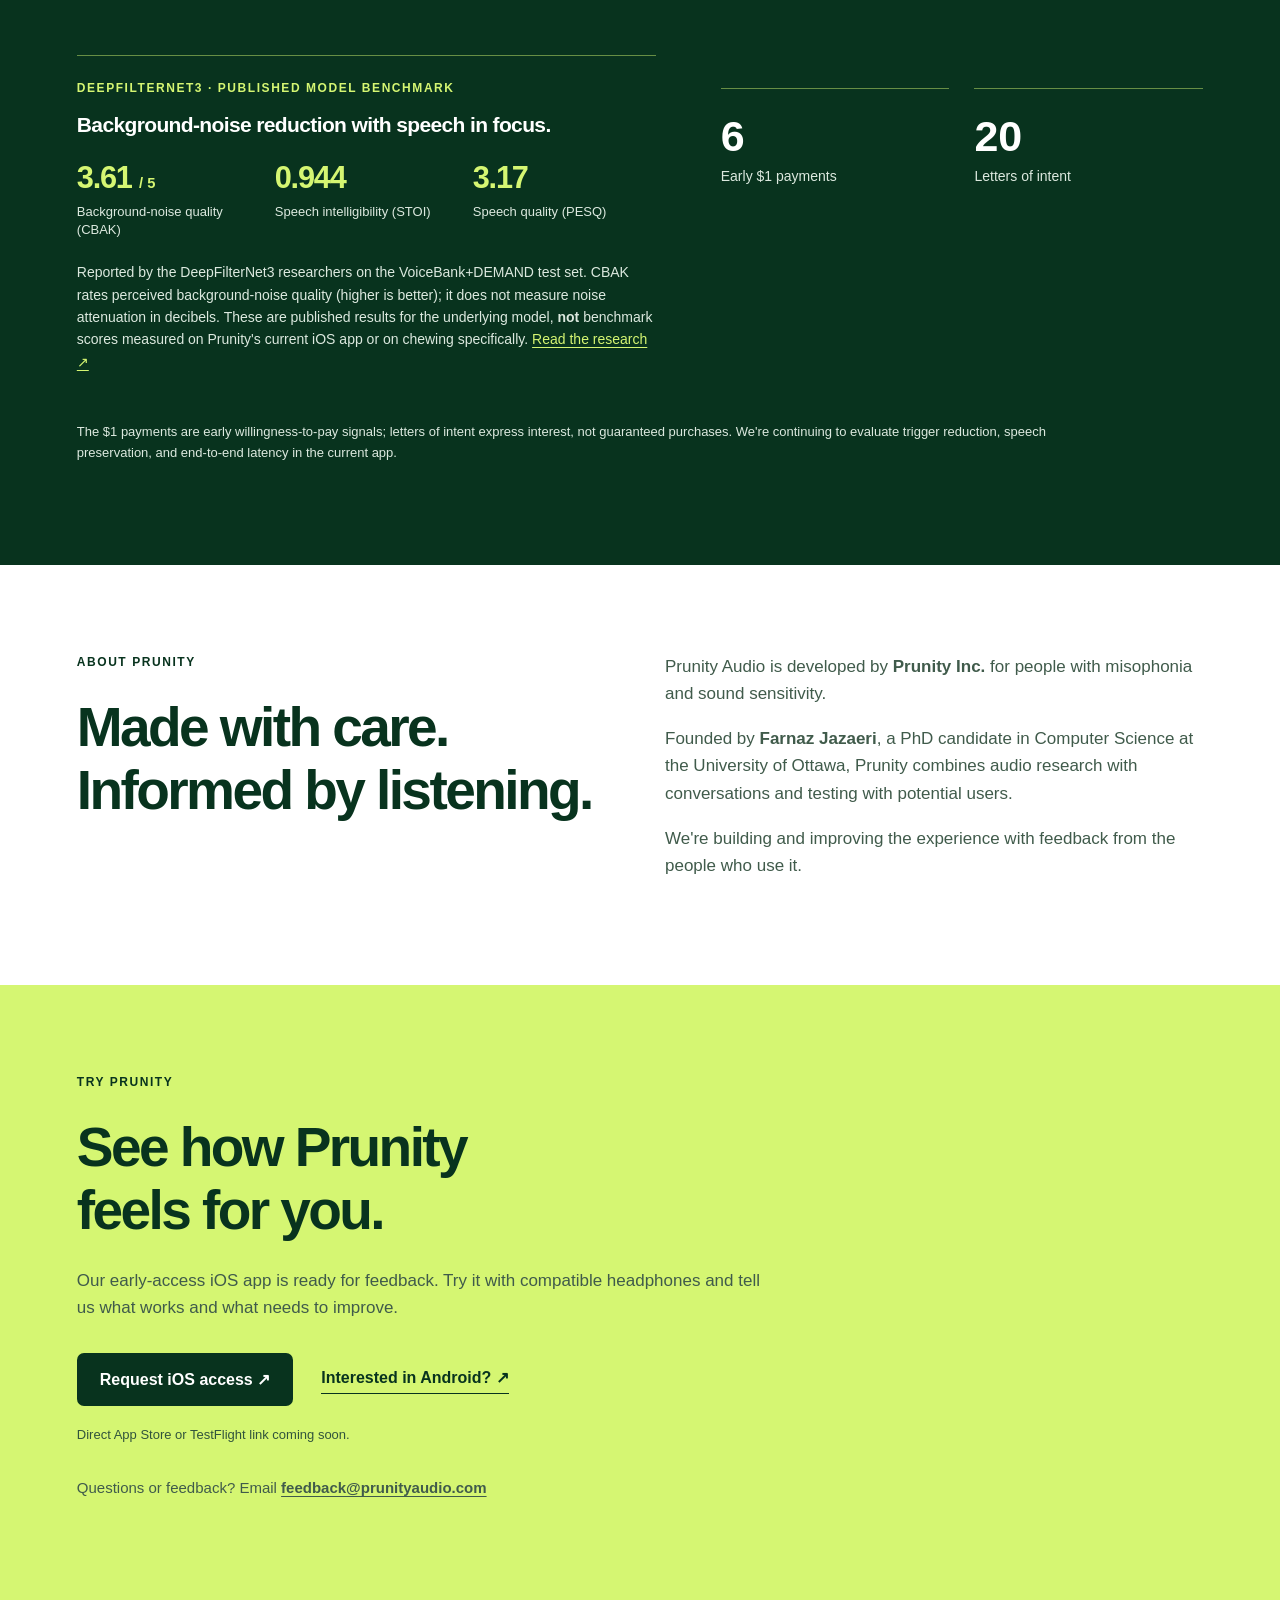
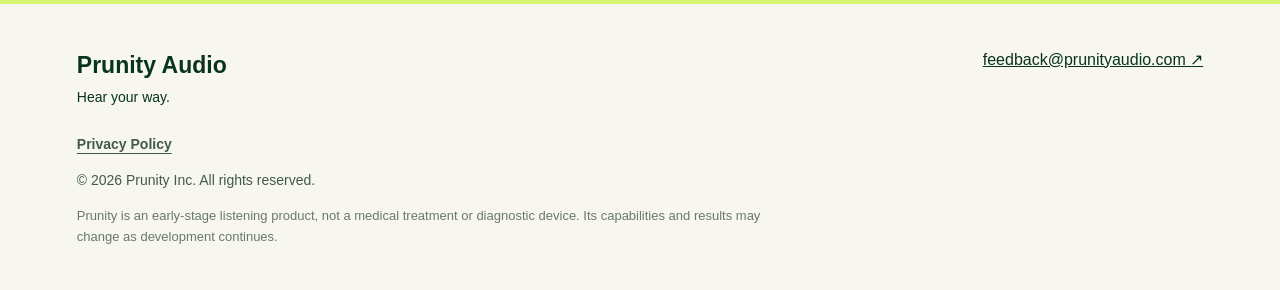
==== commit fe3fd784: "add privacy" ====
--- a/index.html
+++ b/index.html
@@ -97,8 +97,8 @@
   <p class="fine dark-note">The $1 payments are early willingness-to-pay signals; letters of intent express interest, not guaranteed purchases. We're continuing to evaluate trigger reduction, speech preservation, and end-to-end latency in the current app.</p>
 </section>
 <section id="about" class="section white about"><div><div class="eyebrow">ABOUT PRUNITY</div><h2>Made with care.<br>Informed by listening.</h2></div><div><p>Prunity Audio is developed by <strong>Prunity Inc.</strong> for people with misophonia and sound sensitivity.</p><p>Founded by <strong>Farnaz Jazaeri</strong>, a PhD candidate in Computer Science at the University of Ottawa, Prunity combines audio research with conversations and testing with potential users.</p><p>We're building and improving the experience with feedback from the people who use it.</p></div></section>
-<section id="download" class="section download"><div class="eyebrow">TRY PRUNITY</div><h2>See how Prunity<br>feels for you.</h2><p>Our early-access iOS app is ready for feedback. Try it with compatible headphones and tell us what works and what needs to improve.</p><div class="actions"><a class="button" id="ios-download" href="mailto:farnaz@prunityaudio.com?subject=Prunity%20iOS%20early%20access">Request iOS access ↗</a><a class="textlink" href="mailto:farnaz@prunityaudio.com?subject=Prunity%20Android%20early%20access">Interested in Android? ↗</a></div><p class="fine" id="download-note">Direct App Store or TestFlight link coming soon.</p>
-  <p class="contact-copy">Questions or feedback? Email <a href="mailto:farnaz@prunityaudio.com">farnaz@prunityaudio.com</a></p>
+<section id="download" class="section download"><div class="eyebrow">TRY PRUNITY</div><h2>See how Prunity<br>feels for you.</h2><p>Our early-access iOS app is ready for feedback. Try it with compatible headphones and tell us what works and what needs to improve.</p><div class="actions"><a class="button" id="ios-download" href="mailto:feedbackt@prunityaudio.com?subject=Prunity%20iOS%20early%20access">Request iOS access ↗</a><a class="textlink" href="mailto:feedback@prunityaudio.com?subject=Prunity%20Android%20early%20access">Interested in Android? ↗</a></div><p class="fine" id="download-note">Direct App Store or TestFlight link coming soon.</p>
+  <p class="contact-copy">Questions or feedback? Email <a href="mailto:support@prunityaudio.com">feedback@prunityaudio.com</a></p>
 </section>
-</main><footer><div class="footer-top"><div><strong>Prunity Audio</strong><span>Hear your way.</span></div><a href="mailto:farnaz@prunityaudio.com">farnaz@prunityaudio.com ↗</a></div><p>© 2026 Prunity Inc. All rights reserved.</p><p class="fine">Prunity is an early-stage listening product, not a medical treatment or diagnostic device. Its capabilities and results may change as development continues.</p></footer>
+</main><footer><div class="footer-top"><div><strong>Prunity Audio</strong><span>Hear your way.</span></div><a href="mailto:feedback@prunityaudio.com">feedback@prunityaudio.com ↗</a></div><p class="footer-links"><a href="privacy.html">Privacy Policy</a></p><p>© 2026 Prunity Inc. All rights reserved.</p><p class="fine">Prunity is an early-stage listening product, not a medical treatment or diagnostic device. Its capabilities and results may change as development continues.</p></footer>
 </body></html>
--- a/styles.css
+++ b/styles.css
@@ -43,3 +43,29 @@
 .footer-top a{overflow-wrap:anywhere}
 @media(max-width:700px){.df-metrics{gap:12px}.df-metrics strong{font-size:clamp(22px,6vw,32px)}.evidence-grid{gap:44px}}
 @media(max-width:360px){.df-metrics{grid-template-columns:1fr 1fr;row-gap:22px}}
+
+/* Privacy Policy */
+.footer-links a{text-underline-offset:4px;font-weight:700}
+.policy-hero{padding-top:86px;padding-bottom:65px;border-bottom:1px solid var(--line)}
+.policy-hero h1{font-size:clamp(48px,6vw,76px);margin-bottom:25px}
+.policy-layout{display:grid;grid-template-columns:235px minmax(0,1fr);gap:75px;padding:65px max(6vw,calc((100vw - 1200px)/2)) 95px}
+.policy-sidebar{align-self:start;position:sticky;top:25px;display:flex;flex-direction:column;gap:12px;font-size:14px}
+.policy-sidebar strong{margin-bottom:12px}.policy-sidebar a{text-decoration:none;color:var(--muted)}
+.policy-sidebar a:hover{text-decoration:underline;color:var(--dark)}
+.policy-content{max-width:780px}.policy-content section{scroll-margin-top:40px;padding:0 0 26px;margin-bottom:34px;border-bottom:1px solid var(--line)}
+.policy-content section:last-child{border:0}.policy-content h2{font-size:clamp(26px,3vw,36px);margin-bottom:18px;letter-spacing:-.035em}
+.policy-content h3{font-size:19px;margin:24px 0 10px}.policy-content p,.policy-content li{font-size:16px;line-height:1.76;color:#405b4b}
+.policy-content ul{padding-left:23px}.policy-content li{margin-bottom:9px}.policy-content a{text-underline-offset:3px;overflow-wrap:anywhere}
+@media(max-width:800px){.policy-layout{grid-template-columns:1fr;gap:35px}.policy-sidebar{position:static;display:none}.policy-hero{padding-top:65px;padding-bottom:45px}}
+
+/* Keep app screenshots compact on desktop and small screens, even if other styles change. */
+#app .screenshots{width:100%;max-width:760px;grid-template-columns:repeat(3,minmax(0,1fr));gap:24px}
+#app .screenshots figure{min-width:0;max-width:240px}
+#app .screenshot-link{display:block;width:100%;max-width:240px}
+#app .screenshot-link img{display:block;width:100%;max-width:240px;height:auto;max-height:520px;object-fit:contain}
+@media(max-width:700px){
+  #app .screenshots{display:flex;max-width:100%;gap:16px;overflow-x:auto}
+  #app .screenshots figure{flex:0 0 min(55vw,215px);max-width:215px}
+  #app .screenshot-link,#app .screenshot-link img{max-width:215px}
+  #app .screenshot-link img{max-height:465px}
+}
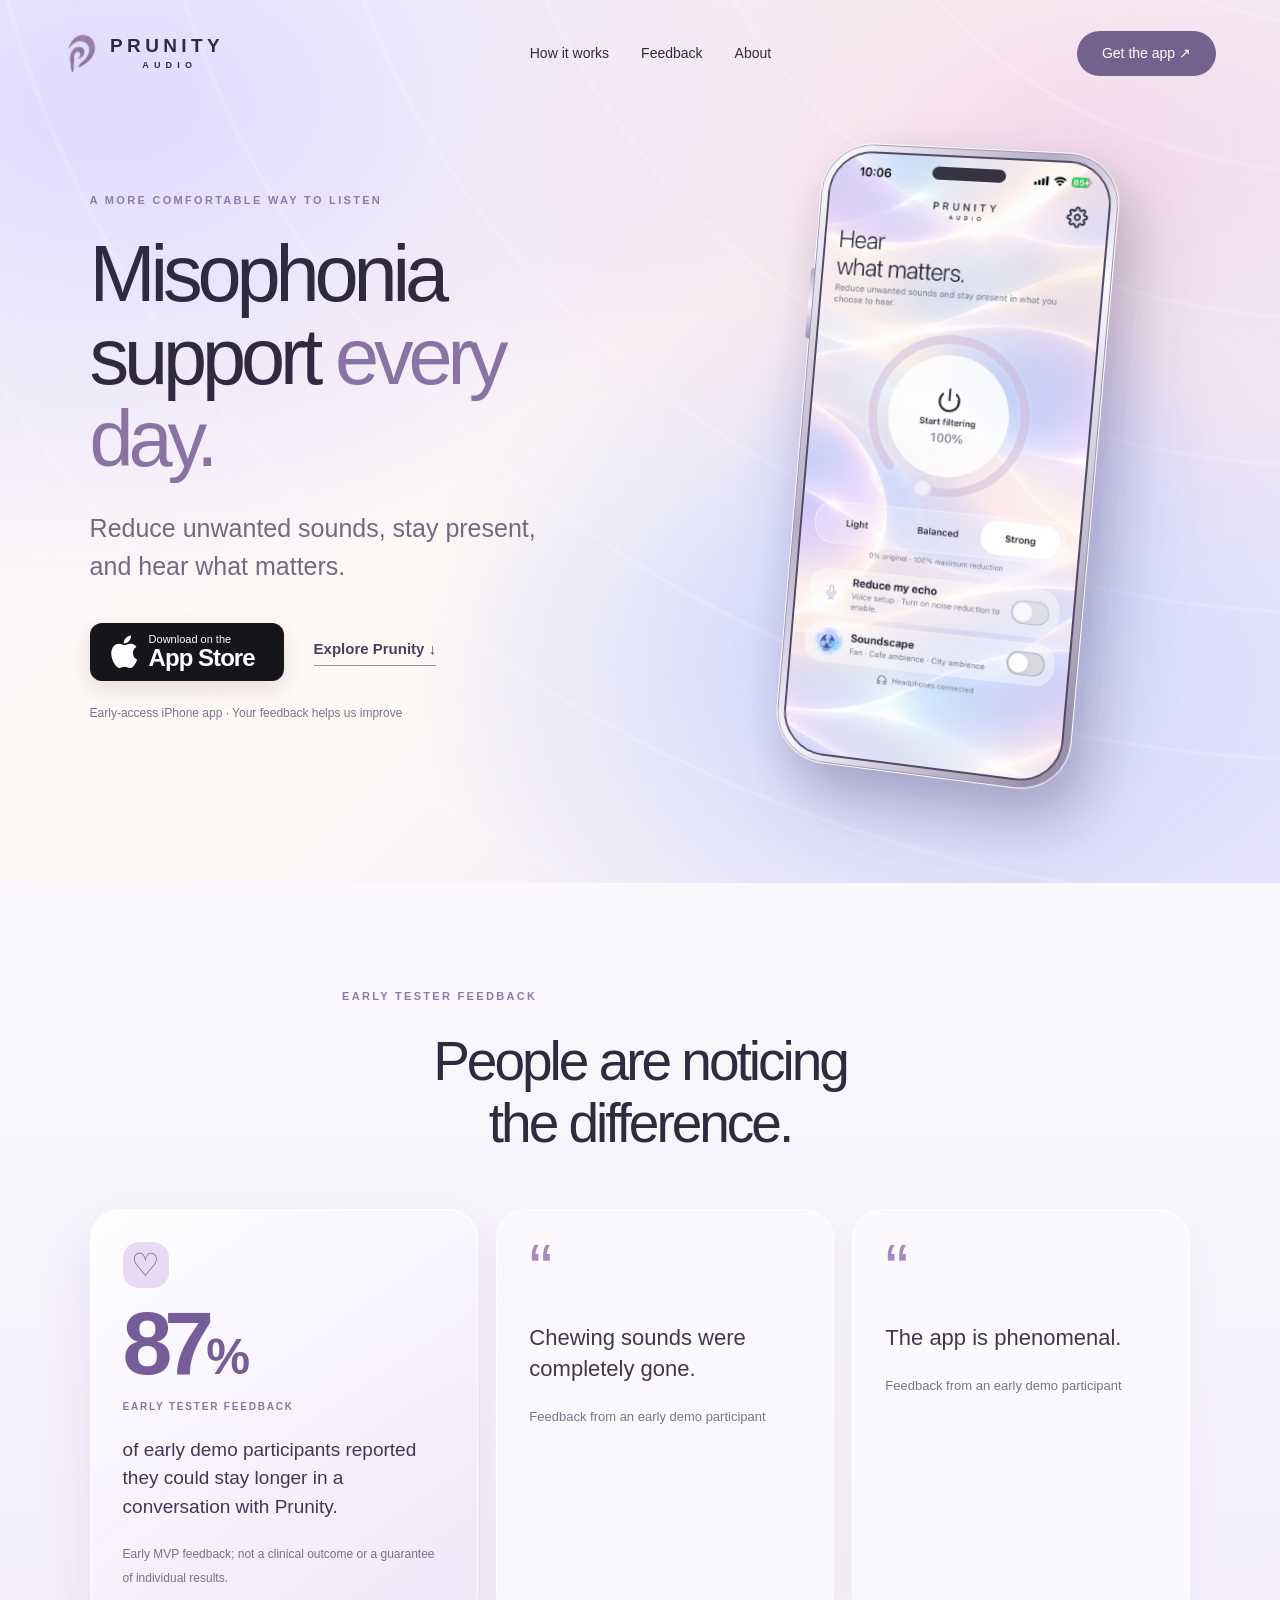
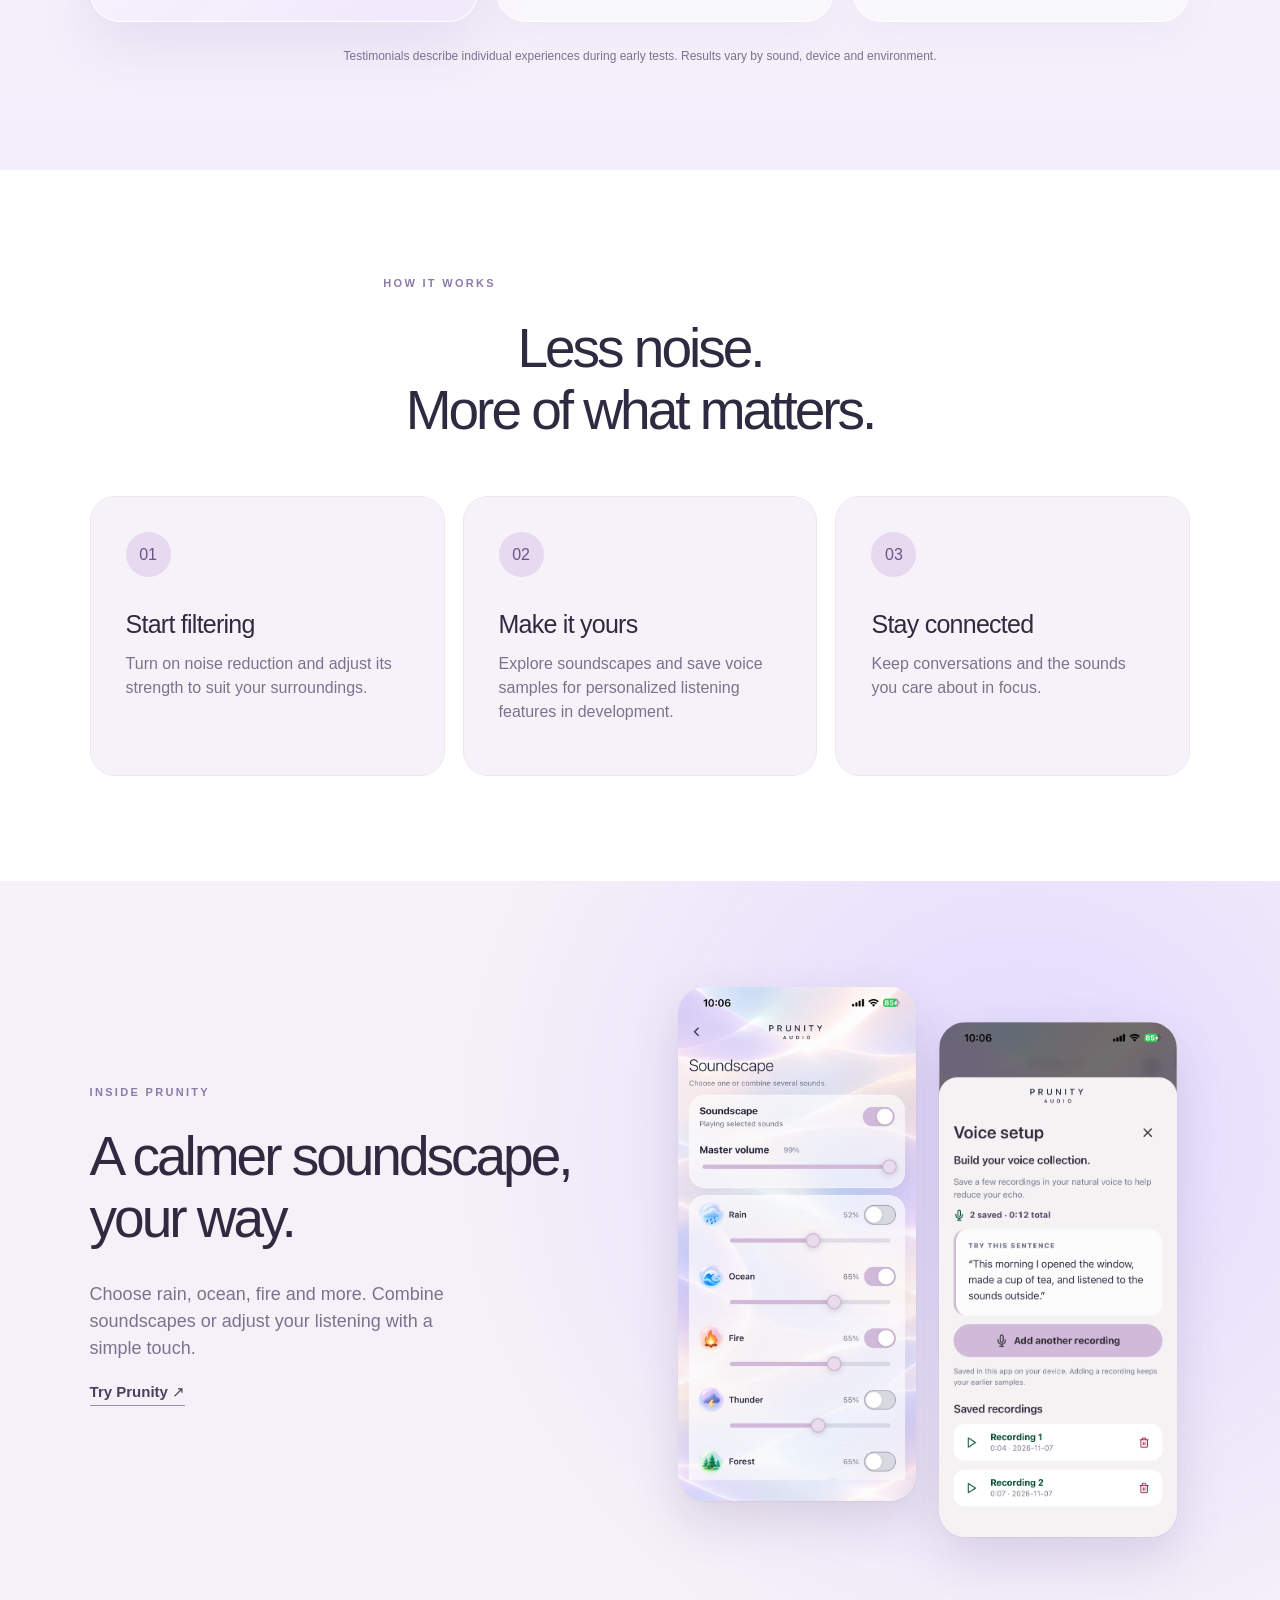
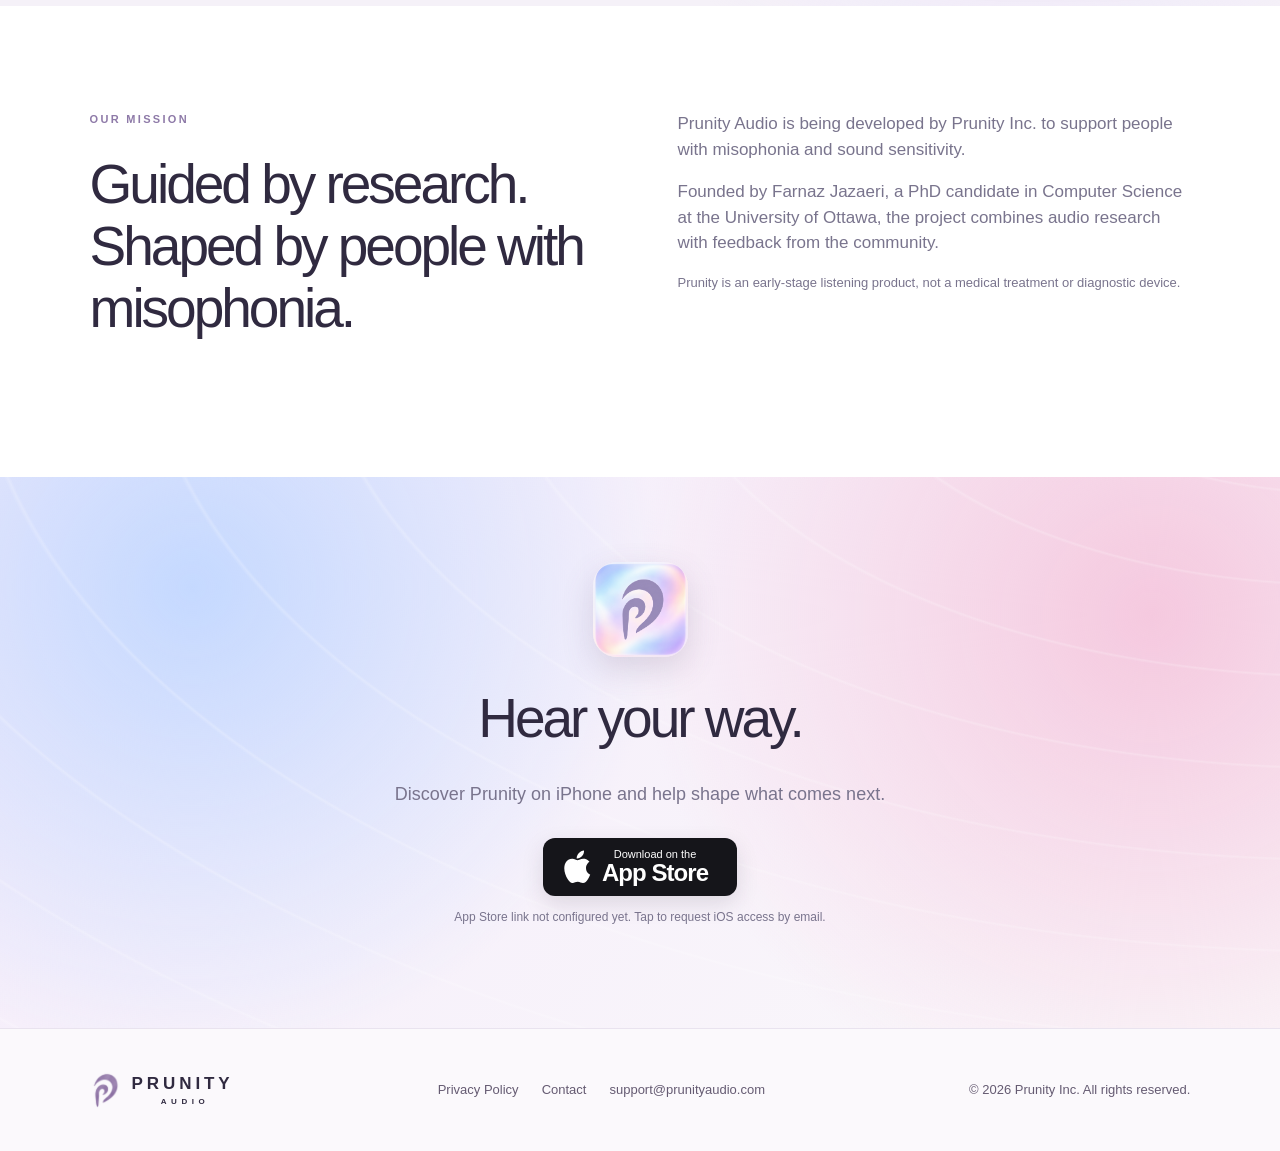
==== commit c54a2c80: "new layout" ====
--- a/index.html
+++ b/index.html
@@ -1,104 +1,12 @@
 <!doctype html>
-<html lang="en">
-<head>
-  <meta charset="utf-8"><meta name="viewport" content="width=device-width,initial-scale=1">
-  <title>Prunity Audio | Sound filtering for misophonia & sound sensitivity</title>
-  <meta name="description" content="Prunity is a listening app for misophonia and sound sensitivity. Reduce distracting sounds, stay connected to conversations, manage your own voice, and explore soundscapes.">
-  <link rel="canonical" href="https://prunityaudio.com/"><link rel="stylesheet" href="styles.css">
-  <script src="site.js" defer></script>
-</head>
-<body id="top"><a class="skip" href="#main">Skip to content</a>
-<header class="header"><a href="#top" aria-label="Prunity Audio home"><img src="assets/prunity-logo.png" alt="Prunity Audio" width="180"></a><nav aria-label="Main navigation"><a href="#benefits">How it works</a><a href="#demo">Listen</a><a href="#app">The app</a><a href="#evidence">Our progress</a></nav><a class="header-cta" href="#download">Try Prunity <span aria-hidden="true">↗</span></a></header>
+<html lang="en"><head><meta charset="utf-8"><meta name="viewport" content="width=device-width, initial-scale=1"><meta name="theme-color" content="#f5f0fa"><meta name="description" content="Prunity Audio is an early-access listening app supporting people with misophonia and sound sensitivity. Explore sound filtering, soundscapes and real user feedback."><title>Prunity Audio | Misophonia support every day</title><link rel="canonical" href="https://prunityaudio.com/"><link rel="stylesheet" href="styles.css"><link rel="stylesheet" href="landing.css"><script src="site.js" defer></script></head>
+<body class="landing" id="top"><a class="skip" href="#main">Skip to content</a>
+<header class="landing-header"><a class="brand brand-lockup" href="#top" aria-label="Prunity Audio home"><img class="brand-mark" src="assets/prunity-mark-transparent.png" alt=""><span class="brand-type"><span class="brand-name">PRUNITY</span><span class="brand-sub">AUDIO</span></span></a><nav aria-label="Main navigation"><a href="#how">How it works</a><a href="#reviews">Feedback</a><a href="#about">About</a></nav><a class="header-pill app-link" href="#get-app">Get the app <span aria-hidden="true">↗</span></a></header>
 <main id="main">
-<section class="hero"><div class="eyebrow">FOR MISOPHONIA & SOUND SENSITIVITY</div><h1>Stay in the conversation.<br><em>Not the noise.</em></h1><p class="lead">An AI-powered listening app that helps reduce distracting sounds like chewing and typing while keeping the voices around you in focus.</p><p class="support">Designed to work in the background with your headphones, so you can spend less time managing your surroundings.</p><div class="actions"><a class="button" href="#download">Try on iOS <span aria-hidden="true">↗</span></a><a class="textlink" href="#demo">Hear the difference <span aria-hidden="true">↓</span></a></div><p class="fine">Early-access app · Best experienced with noise-cancelling headphones</p></section>
-<section id="benefits" class="section white"><div class="eyebrow">THE LISTENING EXPERIENCE</div><h2>A little more choice in<br>what reaches your ears.</h2><div class="grid benefits"><article><span class="number">01 / FILTER</span><h3>Focus on the voices, not the triggers.</h3><p>Prunity reduces background noise while we're developing more targeted filtering for sounds such as chewing, typing, and tapping. Preserving conversation is at the heart of our approach.</p></article><article><span class="number">02 / YOUR VOICE</span><h3>Hear less of your own voice.</h3><p>The “Remove my voice” feature is designed to reduce how much of your own speech comes back through your headphones. Save short voice recordings on your device to prepare for personalized voice enrollment.</p></article><article><span class="number">03 / BACKGROUND</span><h3>Keep doing what you're doing.</h3><p>Use Prunity during everyday activities without having to continually interact with the app. Audio processing continues while you're listening.</p></article></div><p class="fine section-note">Prunity is an early-access product. Trigger-specific sound selection is a development goal, not a feature we claim is available today.</p></section>
-<section id="demo" class="section">
-  <div class="eyebrow">LISTEN FOR YOURSELF</div>
-  <h2>Hear the difference.</h2>
-  <p class="intro">The same six-second speech recording, with chewing in the background, before and after audio filtering.</p>
-  <div class="trigger-note" role="note" aria-label="Audio content warning">
-    <strong>Content note: Speech and chewing sounds</strong>
-    <p>These recordings contain audible chewing, which may be a trigger for some listeners. Please skip the demo if you prefer. Audio only plays when you press play.</p>
-  </div>
-  <div class="audio-panel">
-    <div class="compare">
-      <div class="audio-item">
-        <div class="audio-head"><span class="number">01 / ORIGINAL</span><strong>Before filtering</strong></div>
-        <audio controls preload="metadata" id="audio-before" src="assets/audio/speech_chewing_gum_005.wav" aria-label="Original audio with speech and chewing sounds">Your browser does not support audio playback.</audio>
-        <p class="audio-help">Original speech with chewing sounds.</p>
-      </div>
-      <div class="audio-item">
-        <div class="audio-head"><span class="number">02 / FILTERED</span><strong>After filtering</strong></div>
-        <audio controls preload="metadata" id="audio-after" src="assets/audio/speech_chewing_gum_clean.wav" aria-label="Filtered version of the speech and chewing audio">Your browser does not support audio playback.</audio>
-        <p class="audio-help">The matching recording after processing.</p>
-      </div>
-    </div>
-    <p class="fine demo-note">Both clips are six seconds long. Listen at a comfortable volume, preferably with headphones.</p>
-  </div>
-  <p class="fine">This is a recorded demonstration, not a guarantee of results in all listening conditions. Performance can vary with the environment and headphones.</p>
-</section>
-<section id="app" class="section white">
-  <div class="eyebrow">INSIDE THE APP</div>
-  <h2>Listening that feels<br>a little more personal.</h2>
-  <p class="intro">Get started with noise filtering, save voice samples for future enrollment, and find a soundscape that feels right for you.</p>
-  <div class="screenshots" aria-label="Screenshots of the Prunity Audio iOS app">
-    <figure>
-      <a class="screenshot-link" href="assets/screenshots/home.png" target="_blank" rel="noopener noreferrer" aria-label="View full-size Prunity home screen">
-        <img src="assets/screenshots/home.png" width="1170" height="2532" loading="lazy" alt="Prunity home screen with noise filtering enabled, a filter amount slider, the Remove my voice toggle, and soundscape controls">
-      </a>
-      <figcaption><strong>Adjust what you hear</strong><span>Switch on filtering and set a comfortable level.</span></figcaption>
-    </figure>
-    <figure>
-      <a class="screenshot-link" href="assets/screenshots/voice.png" target="_blank" rel="noopener noreferrer" aria-label="View full-size Prunity voice recording screen">
-        <img src="assets/screenshots/voice.png" width="1170" height="2532" loading="lazy" alt="Prunity voice collection screen for recording, playing back, and managing natural voice samples saved on the device">
-      </a>
-      <figcaption><strong>Build your voice collection</strong><span>Keep recordings on your device for future voice enrollment.</span></figcaption>
-    </figure>
-    <figure>
-      <a class="screenshot-link" href="assets/screenshots/soundscapes.png" target="_blank" rel="noopener noreferrer" aria-label="View full-size Prunity soundscape selection screen">
-        <img src="assets/screenshots/soundscapes.png" width="1170" height="2532" loading="lazy" alt="Prunity soundscape screen showing rain, ocean, fire, thunder, forest, stream, white noise, pink noise, brown noise, fan, and cafe ambience">
-      </a>
-      <figcaption><strong>Mix your soundscapes</strong><span>Choose one or combine several background sounds.</span></figcaption>
-    </figure>
-  </div>
-  <p class="fine screenshot-note">Screens shown are from the early-access iOS app. Features and appearance may evolve.</p>
-</section>
-<section id="soundscapes" class="section pale"><div class="eyebrow">SOUNDSCAPES</div><h2>Not just what you remove.<br>What you choose to add.</h2><p class="intro">Choose one soundscape or blend a few together — from rain and ocean waves to fire, forest ambience, and soft background noise. Soundscapes are available offline, and their volume lowers automatically during speech.</p><div class="chips" aria-label="Available soundscape examples"><span>Rain</span><span>Ocean</span><span>Forest</span><span>Stream</span><span>Fire</span><span>Brown noise</span></div><p class="fine">Soundscapes are optional, and you can choose what feels comfortable for you.</p></section>
-<section id="evidence" class="section dark">
-  <div class="eyebrow">BUILT ON RESEARCH</div>
-  <h2>Research you can<br>listen to — and measure.</h2>
-  <p class="intro">We combine our own voice-filtering evaluations with published speech-enhancement research and feedback from people with sound sensitivity.</p>
-  <div class="evidence-grid">
-    <div class="research-stack">
-      <div class="metric-main">
-        <div class="number">PRUNITY OWN-VOICE MODEL · CONTROLLED TEST</div>
-        <div class="metric">41.6 <span>dB</span></div>
-        <h3>Median registered-speaker suppression</h3>
-        <p>Measured in our own-voice cancellation evaluation on <code>speaker_only</code> recordings. This is not a measured result for everyday use of the complete app.</p>
-      </div>
-      <div class="df-benchmark">
-        <div class="number">DEEPFILTERNET3 · PUBLISHED MODEL BENCHMARK</div>
-        <h3>Background-noise reduction with speech in focus.</h3>
-        <div class="df-metrics">
-          <div><strong>3.61 <small>/ 5</small></strong><span>Background-noise quality (CBAK)</span></div>
-          <div><strong>0.944</strong><span>Speech intelligibility (STOI)</span></div>
-          <div><strong>3.17</strong><span>Speech quality (PESQ)</span></div>
-        </div>
-        <p>Reported by the DeepFilterNet3 researchers on the VoiceBank+DEMAND test set. CBAK rates perceived background-noise quality (higher is better); it does not measure noise attenuation in decibels. These are published results for the underlying model, <strong>not</strong> benchmark scores measured on Prunity's current iOS app or on chewing specifically. <a href="https://arxiv.org/abs/2305.08227" target="_blank" rel="noopener noreferrer">Read the research ↗</a></p>
-      </div>
-    </div>
-    <div class="traction" aria-label="Early customer validation">
-      <div><strong>80</strong><span>Survey responses</span></div>
-      <div><strong>28</strong><span>Customer interviews</span></div>
-      <div><strong>6</strong><span>Early $1 payments</span></div>
-      <div><strong>20</strong><span>Letters of intent</span></div>
-    </div>
-  </div>
-  <p class="fine dark-note">The $1 payments are early willingness-to-pay signals; letters of intent express interest, not guaranteed purchases. We're continuing to evaluate trigger reduction, speech preservation, and end-to-end latency in the current app.</p>
-</section>
-<section id="about" class="section white about"><div><div class="eyebrow">ABOUT PRUNITY</div><h2>Made with care.<br>Informed by listening.</h2></div><div><p>Prunity Audio is developed by <strong>Prunity Inc.</strong> for people with misophonia and sound sensitivity.</p><p>Founded by <strong>Farnaz Jazaeri</strong>, a PhD candidate in Computer Science at the University of Ottawa, Prunity combines audio research with conversations and testing with potential users.</p><p>We're building and improving the experience with feedback from the people who use it.</p></div></section>
-<section id="download" class="section download"><div class="eyebrow">TRY PRUNITY</div><h2>See how Prunity<br>feels for you.</h2><p>Our early-access iOS app is ready for feedback. Try it with compatible headphones and tell us what works and what needs to improve.</p><div class="actions"><a class="button" id="ios-download" href="mailto:feedbackt@prunityaudio.com?subject=Prunity%20iOS%20early%20access">Request iOS access ↗</a><a class="textlink" href="mailto:feedback@prunityaudio.com?subject=Prunity%20Android%20early%20access">Interested in Android? ↗</a></div><p class="fine" id="download-note">Direct App Store or TestFlight link coming soon.</p>
-  <p class="contact-copy">Questions or feedback? Email <a href="mailto:support@prunityaudio.com">feedback@prunityaudio.com</a></p>
-</section>
-</main><footer><div class="footer-top"><div><strong>Prunity Audio</strong><span>Hear your way.</span></div><a href="mailto:feedback@prunityaudio.com">feedback@prunityaudio.com ↗</a></div><p class="footer-links"><a href="privacy.html">Privacy Policy</a></p><p>© 2026 Prunity Inc. All rights reserved.</p><p class="fine">Prunity is an early-stage listening product, not a medical treatment or diagnostic device. Its capabilities and results may change as development continues.</p></footer>
-</body></html>
+<section class="landing-hero"><div class="hero-copy"><p class="kicker">A MORE COMFORTABLE WAY TO LISTEN</p><h1>Misophonia<br>support <em>every day.</em></h1><p class="hero-description">Reduce unwanted sounds, stay present, and hear what matters.</p><div class="hero-actions"><a class="store-badge app-link" href="#get-app" aria-label="Get Prunity for iPhone"><svg viewBox="0 0 28 34" aria-hidden="true"><path fill="currentColor" d="M23.5 18c0-4.1 3.4-6.1 3.5-6.2-1.9-2.7-4.8-3.1-5.8-3.1-2.5-.3-4.9 1.5-6.2 1.5s-3.2-1.5-5.3-1.4C7 8.8 4.5 10.4 3.1 12.8c-2.8 4.9-.7 12.2 2 16.2 1.4 2 3 4.2 5 4.1 2-.1 2.8-1.3 5.2-1.3s3.1 1.3 5.2 1.3c2.1 0 3.5-1.9 4.9-3.9 1.6-2.3 2.2-4.5 2.3-4.6-.1 0-4.2-1.6-4.2-6.6ZM19.6 6.1c1.2-1.5 2.1-3.5 1.9-5.5-1.8.1-4 1.2-5.3 2.7-1.2 1.3-2.2 3.4-2 5.3 2 .2 4-1 5.4-2.5Z"/></svg><span><small>Download on the</small><strong>App Store</strong></span></a><a class="quiet-link" href="#how">Explore Prunity <span aria-hidden="true">↓</span></a></div><p class="hero-fine">Early-access iPhone app · Your feedback helps us improve</p></div><div class="hero-visual"><div class="phone-stage"><div class="phone-halo" aria-hidden="true"></div><div class="phone-shell"><div class="phone-screen"><img src="assets/home-real.jpeg" alt="Actual Prunity iPhone app screen, showing sound filtering, strength controls, voice echo reduction, and soundscapes" fetchpriority="high" width="710" height="1536"><span class="phone-island" aria-hidden="true"></span></div></div></div></div></section>
+<section class="social-proof" id="reviews"><p class="kicker">EARLY TESTER FEEDBACK</p><h2>People are noticing<br>the difference.</h2><div class="proof-layout"><article class="proof-feature"><div class="proof-stat"><span class="proof-stat-icon" aria-hidden="true">♡</span><div class="proof-number">87<span>%</span></div><div class="proof-stat-label">Early tester feedback</div></div><p>of early demo participants reported they could stay longer in a conversation with Prunity.</p><small>Early MVP feedback; not a clinical outcome or a guarantee of individual results.</small></article><article class="proof-quote"><span class="quote-mark">“</span><blockquote>Chewing sounds were completely gone.</blockquote><p>Feedback from an early demo participant</p></article><article class="proof-quote"><span class="quote-mark">“</span><blockquote>The app is phenomenal.</blockquote><p>Feedback from an early demo participant</p></article></div><p class="proof-footnote">Testimonials describe individual experiences during early tests. Results vary by sound, device and environment.</p></section>
+<section class="simple-section" id="how"><div class="section-heading"><p class="kicker">HOW IT WORKS</p><h2>Less noise.<br>More of what matters.</h2></div><div class="steps"><article><span>01</span><h3>Start filtering</h3><p>Turn on noise reduction and adjust its strength to suit your surroundings.</p></article><article><span>02</span><h3>Make it yours</h3><p>Explore soundscapes and save voice samples for personalized listening features in development.</p></article><article><span>03</span><h3>Stay connected</h3><p>Keep conversations and the sounds you care about in focus.</p></article></div></section>
+<section class="app-preview"><div class="preview-copy"><p class="kicker">INSIDE PRUNITY</p><h2>A calmer soundscape,<br>your way.</h2><p>Choose rain, ocean, fire and more. Combine soundscapes or adjust your listening with a simple touch.</p><a class="quiet-link" href="#get-app">Try Prunity <span aria-hidden="true">↗</span></a></div><div class="preview-images"><img src="assets/soundscapes-real.jpeg" loading="lazy" alt="Actual Prunity soundscape controls" width="710" height="1536"><img src="assets/voice-real.png" loading="lazy" alt="Actual Prunity voice setup screen" width="1170" height="2532"></div></section>
+<section class="about-simple" id="about"><div><p class="kicker">OUR MISSION</p><h2>Guided by research.<br>Shaped by people with misophonia.</h2></div><div><p>Prunity Audio is being developed by Prunity Inc. to support people with misophonia and sound sensitivity.</p><p>Founded by Farnaz Jazaeri, a PhD candidate in Computer Science at the University of Ottawa, the project combines audio research with feedback from the community.</p><p class="disclaimer">Prunity is an early-stage listening product, not a medical treatment or diagnostic device.</p></div></section>
+<section class="final-cta" id="get-app"><img src="assets/app-icon.jpeg" alt="Prunity app icon" class="app-icon"><h2>Hear your way.</h2><p>Discover Prunity on iPhone and help shape what comes next.</p><a class="store-badge app-link" href="mailto:support@prunityaudio.com?subject=Prunity%20iOS%20access" aria-label="Get Prunity for iPhone"><svg viewBox="0 0 28 34" aria-hidden="true"><path fill="currentColor" d="M23.5 18c0-4.1 3.4-6.1 3.5-6.2-1.9-2.7-4.8-3.1-5.8-3.1-2.5-.3-4.9 1.5-6.2 1.5s-3.2-1.5-5.3-1.4C7 8.8 4.5 10.4 3.1 12.8c-2.8 4.9-.7 12.2 2 16.2 1.4 2 3 4.2 5 4.1 2-.1 2.8-1.3 5.2-1.3s3.1 1.3 5.2 1.3c2.1 0 3.5-1.9 4.9-3.9 1.6-2.3 2.2-4.5 2.3-4.6-.1 0-4.2-1.6-4.2-6.6ZM19.6 6.1c1.2-1.5 2.1-3.5 1.9-5.5-1.8.1-4 1.2-5.3 2.7-1.2 1.3-2.2 3.4-2 5.3 2 .2 4-1 5.4-2.5Z"/></svg><span><small>Download on the</small><strong>App Store</strong></span></a><p class="store-note" id="download-note">App Store link not configured yet. Tap to request iOS access by email.</p></section>
+</main><footer class="landing-footer"><a class="footer-brand brand-lockup" href="#top" aria-label="Prunity Audio home"><img class="brand-mark" src="assets/prunity-mark-transparent.png" alt=""><span class="brand-type"><span class="brand-name">PRUNITY</span><span class="brand-sub">AUDIO</span></span></a><div><a href="/privacy/">Privacy Policy</a><a href="mailto:support@prunityaudio.com">Contact</a><a href="mailto:support@prunityaudio.com">support@prunityaudio.com</a></div><p>© 2026 Prunity Inc. All rights reserved.</p></footer></body></html>
--- a/landing.css
+++ b/landing.css
@@ -0,0 +1,90 @@
+/* Homepage-only styling. Privacy Policy markup and existing styles.css are unchanged. */
+.landing{--ink:#302a40;--muted:#79748d;--purple:#8d77b0;--glass:rgba(255,255,255,.48);background:#faf8fc;color:var(--ink);font-family:"Helvetica Neue", "Avenir Next", Avenir, -apple-system, BlinkMacSystemFont, "Segoe UI",sans-serif;font-weight:350;line-height:1.5}
+.landing h1,.landing h2,.landing h3{font-family:inherit;font-weight:350;color:var(--ink)}.landing p{color:var(--muted)}.landing a{text-decoration:none}.landing-header{position:absolute;z-index:3;top:0;left:0;width:100%;display:flex;justify-content:space-between;align-items:center;gap:30px;padding:28px max(5vw,calc((100vw - 1240px)/2));border:0}.brand img{display:block;width:175px;height:auto}.landing-header nav{display:flex;gap:32px}.landing-header nav a{font-size:14px;color:var(--ink)}.header-pill{padding:12px 25px;border-radius:50px;background:#75618e;color:white!important;font-size:14px}.landing-hero{position:relative;min-height:790px;overflow:hidden;display:grid;grid-template-columns:1.1fr .9fr;align-items:center;gap:35px;padding:155px max(7vw,calc((100vw - 1180px)/2)) 115px;background:radial-gradient(ellipse at 84% 18%,#efcce5aa,transparent 42%),radial-gradient(ellipse at 72% 73%,#bbc8ffba,transparent 40%),radial-gradient(ellipse at 9% 12%,#d7d0ffba,transparent 46%),linear-gradient(135deg,#f9f7fb 5%,#fff9f5 47%,#e8e4fc 100%)}.landing-hero:after,.final-cta:after{content:"";position:absolute;pointer-events:none;inset:0;background:repeating-radial-gradient(ellipse at 105% -30%,transparent 0 165px,#ffffff75 168px,transparent 172px);opacity:.45}.hero-copy,.hero-visual{position:relative;z-index:1}.kicker{font-size:11px!important;letter-spacing:.21em;font-weight:650!important;color:#8e7aa8!important;margin-bottom:25px}.landing h1{font-size:clamp(51px,6.2vw,88px);letter-spacing:-.065em;line-height:1.04;margin-bottom:29px}.landing h1 em{font-style:normal;color:#8973a5;box-shadow:none}.hero-description{font-size:clamp(19px,2vw,25px)!important;line-height:1.5;max-width:450px;color:#716b82!important}.hero-actions{display:flex;align-items:center;flex-wrap:wrap;gap:30px;margin:38px 0 23px}.store-badge{display:inline-flex;align-items:center;gap:11px;background:#15151a;color:white!important;border-radius:12px;padding:10px 19px;min-width:194px;box-shadow:0 8px 22px #34233a22}.store-badge svg{width:29px;height:34px}.store-badge span{display:flex;flex-direction:column;line-height:1.1}.store-badge small{font-size:11px}.store-badge strong{font-size:24px;letter-spacing:-.04em;font-weight:550}.quiet-link{font-size:15px;font-weight:550;color:#4d405d!important;border-bottom:1px solid #9b8cad;padding-bottom:5px}.hero-fine{font-size:12px!important}.hero-visual{display:flex;justify-content:center;align-items:center}.phone-frame{position:relative;width:min(320px,78%);transform:rotate(8deg);border:8px solid #d6cce1;border-radius:49px;padding:7px;background:#e4dcea;box-shadow:20px 35px 65px #55457040,inset 0 0 0 2px white}.phone-frame img{display:block;width:100%;border-radius:34px}.phone-notch{position:absolute;top:21px;left:50%;transform:translateX(-50%);height:15px;width:80px;border-radius:20px;background:#aaa0bb;z-index:2;opacity:.7}.float-note{position:absolute;right:-20px;bottom:35px;padding:19px 25px;border:1px solid #ffffffdd;border-radius:22px;background:#ffffffa8;box-shadow:0 15px 40px #6c5a8d25;backdrop-filter:blur(16px);font-size:18px}.float-note span{display:block;font-size:13px;color:var(--muted)}.social-proof,.simple-section,.about-simple,.app-preview,.final-cta{padding:105px max(7vw,calc((100vw - 1180px)/2))}.social-proof{text-align:center;background:linear-gradient(180deg,#faf8fc,#f3eefb)}.landing h2{font-size:clamp(37px,4.3vw,60px);letter-spacing:-.055em;line-height:1.13;margin-bottom:32px}.proof-layout{display:grid;grid-template-columns:1.15fr 1fr 1fr;gap:18px;margin:55px auto 20px;text-align:left}.proof-layout article{min-width:0;padding:32px;border-radius:30px;border:1px solid #fff;background:#ffffff88;box-shadow:0 15px 35px #75618e0c}.proof-number{font-size:80px;line-height:1;letter-spacing:-.07em;color:#796398}.proof-number span{font-size:45px}.proof-feature p{font-size:19px;color:var(--ink);margin:18px 0}.proof-feature small,.proof-footnote{font-size:12px!important;color:#777184}.quote-mark{font-size:70px;line-height:.8;color:#a58abf}.proof-quote blockquote{margin:22px 0;font-size:22px;line-height:1.4;color:#42374f}.proof-quote p{font-size:13px}.proof-footnote{margin:25px auto 0;max-width:680px}.simple-section{background:#fff}.section-heading{text-align:center}.steps{display:grid;grid-template-columns:repeat(3,1fr);gap:18px;margin-top:55px}.steps article{border-radius:25px;padding:35px;background:#f6f2f9;border:1px solid #eee7f3}.steps article>span{display:inline-flex;width:45px;height:45px;border-radius:50%;align-items:center;justify-content:center;background:#e7d9ef;color:#6d5389}.steps h3{font-size:25px;margin:32px 0 12px}.steps p{font-size:16px}.app-preview{background:radial-gradient(circle at 80% 35%,#e1d8ff,transparent 50%),#f5f1f8;display:grid;grid-template-columns:1fr 1fr;gap:50px;align-items:center;overflow:hidden}.preview-copy p:not(.kicker){max-width:400px;font-size:18px}.preview-images{display:flex;align-items:center;justify-content:center;gap:18px}.preview-images img{width:43%;max-width:225px;border:6px solid #ffffffa0;border-radius:30px;box-shadow:0 20px 38px #54416c24}.preview-images img:nth-child(2){transform:translateY(55px)}.about-simple{display:grid;grid-template-columns:1fr 1fr;gap:75px;background:#fff}.about-simple p{font-size:17px}.about-simple .disclaimer{font-size:13px}.final-cta{position:relative;overflow:hidden;display:flex;flex-direction:column;align-items:center;text-align:center;background:radial-gradient(circle at 15% 20%,#c5d9ff,transparent 40%),radial-gradient(circle at 90% 25%,#f5c9df,transparent 42%),linear-gradient(135deg,#f4ebfb,#faf8fa);padding-top:85px;padding-bottom:90px}.final-cta>*{position:relative;z-index:1}.app-icon{width:95px;height:95px;object-fit:cover;border-radius:24px;box-shadow:0 12px 32px #66517930;margin-bottom:30px}.final-cta p{font-size:18px}.final-cta .store-badge{margin:12px 0}.store-note{font-size:12px!important}.landing-footer{background:#fbf9fc;display:flex;align-items:center;justify-content:space-between;gap:30px;flex-wrap:wrap;padding:38px max(7vw,calc((100vw - 1180px)/2));border-top:1px solid #e9e3ef}.footer-brand img{width:155px;display:block}.landing-footer>div{display:flex;gap:23px;flex-wrap:wrap}.landing-footer a,.landing-footer p{font-size:13px;color:#655b72}.landing-footer p{margin:0}.landing a:focus-visible{outline:3px solid #8c70b6;outline-offset:4px}
+@media(max-width:850px){.landing-header nav{gap:15px}.landing-hero{min-height:680px}.phone-frame{width:90%}.float-note{right:-10px;font-size:14px}.proof-layout{grid-template-columns:1fr 1fr}.proof-feature{grid-column:1/-1}.steps{gap:12px}.steps article{padding:25px}}
+@media(max-width:650px){.landing-header{padding:20px 6vw;gap:12px}.brand img{width:133px}.landing-header nav{display:none}.header-pill{font-size:12px;padding:10px 16px}.landing-hero{grid-template-columns:1fr;padding:145px 7vw 70px;gap:60px}.landing h1{font-size:clamp(49px,11vw,72px)}.hero-description{font-size:20px!important}.hero-visual{padding:10px 0 25px}.phone-frame{width:min(65vw,300px)}.float-note{right:0;bottom:25px}.social-proof,.simple-section,.about-simple,.app-preview,.final-cta{padding:75px 7vw}.proof-layout,.steps,.app-preview,.about-simple{grid-template-columns:1fr}.proof-feature{grid-column:auto}.proof-layout{margin-top:35px}.preview-images{margin-top:30px}.preview-images img{width:42%}.landing-footer{padding:30px 7vw}.landing-footer>div{gap:15px}.landing h2{font-size:42px}}
+@media(prefers-reduced-motion:reduce){.phone-frame{transform:none}}
+
+/* Updated brand assets and refined feedback presentation */
+.brand img{width:166px;max-height:75px;object-fit:contain;object-position:left center}
+.footer-brand img{width:155px;height:auto;object-fit:contain}
+.hero-visual{min-height:520px}
+.hero-phone-image{display:block;width:min(390px,100%);height:auto;object-fit:contain;filter:drop-shadow(12px 26px 24px rgba(74,54,114,.14));transform:rotate(-2deg)}
+.proof-feature{background:linear-gradient(145deg,rgba(255,255,255,.87),rgba(239,230,251,.85))!important;border:1px solid rgba(255,255,255,.96)!important;box-shadow:0 22px 55px rgba(104,75,145,.11)!important}
+.proof-stat{display:flex;flex-direction:column;align-items:flex-start;gap:6px}
+.proof-stat-icon{display:flex;align-items:center;justify-content:center;width:46px;height:46px;border-radius:16px;background:#e7daf3;color:#80659f;font-size:32px;line-height:1}
+.proof-number{font-size:clamp(76px,7vw,105px);font-weight:550;letter-spacing:-.09em;line-height:1.1;color:#765c98}
+.proof-number span{font-size:.55em;letter-spacing:-.04em}
+.proof-stat-label{text-transform:uppercase;font-size:10px;letter-spacing:.18em;font-weight:700;color:#8a75a4}
+.proof-feature>p{font-size:19px;line-height:1.5;color:#443653;margin:22px 0 20px}
+.preview-images img{width:45%;max-width:240px;border:0;border-radius:24px;box-shadow:0 20px 40px rgba(77,57,108,.12)}
+@media(max-width:650px){.brand img{width:133px}.hero-visual{min-height:0}.hero-phone-image{width:min(300px,80vw)}.preview-images img{width:46%}}
+
+
+/* 2026-11: original app screenshot and seamless brand lockup, homepage only. */
+.landing-header .brand-lockup,.landing-footer .brand-lockup{display:inline-flex;align-items:center;gap:10px;flex-shrink:0;line-height:1;white-space:nowrap}
+.landing-header .brand-lockup .brand-mark,.landing-footer .brand-lockup .brand-mark{display:block;width:36px;height:50px;object-fit:contain;max-height:none;mix-blend-mode:normal;filter:none}
+.brand-type{display:flex;flex-direction:column;align-items:center;justify-content:center;gap:6px;color:#302a40}
+.brand-name{font-size:19px;font-weight:590;letter-spacing:.23em;line-height:1}
+.brand-sub{font-size:9px;font-weight:590;letter-spacing:.57em;line-height:1;margin-left:.6em}
+.landing-footer .brand-name{font-size:17px}
+.landing-footer .brand-sub{font-size:8px}
+.landing-footer .brand-lockup .brand-mark{width:32px;height:46px}
+.landing-hero{min-height:825px;grid-template-columns:minmax(0,1.05fr) minmax(0,.95fr);column-gap:64px;padding-top:128px;padding-bottom:85px}
+.hero-visual{min-height:625px;overflow:visible;isolation:isolate}
+.phone-stage{position:relative;display:grid;place-items:center;width:100%;min-height:625px;padding:20px 0}
+.phone-halo{position:absolute;z-index:-1;width:97%;aspect-ratio:1;max-width:470px;border-radius:50%;background:radial-gradient(circle,#d9cff0 4%,#cbd5ff87 43%,transparent 72%);filter:blur(13px);opacity:.8;transform:translate(6%,3%)}
+.phone-shell{position:relative;width:min(300px,77%);padding:7px;border-radius:52px;background:linear-gradient(120deg,#fdfcff 1%,#b6adc8 35%,#f8f8ff 55%,#9991ab 94%);border:1px solid #fefbff;box-shadow:13px 23px 45px rgba(68,53,91,.21),23px 42px 80px rgba(81,70,116,.18),inset 0 0 0 1px #9e95ae;transform:perspective(950px) rotateY(-7deg) rotateZ(5deg);transform-origin:center center}
+.phone-shell:before{content:"";position:absolute;top:128px;left:-4px;width:4px;height:72px;background:linear-gradient(#b3a9c0,#f8f7fc,#9c90b0);border-radius:5px 0 0 5px}
+.phone-screen{position:relative;overflow:hidden;border-radius:44px;background:#ebe5f8;border:2px solid #514a66;aspect-ratio:710 / 1536}
+.phone-screen>img{display:block;width:100%;height:100%;object-fit:cover;object-position:top center}
+.phone-island{position:absolute;top:10px;left:50%;transform:translateX(-50%);height:13px;width:74px;border-radius:20px;background:#282437;box-shadow:0 1px 2px #fff7;opacity:.92}
+@media(max-width:1000px){.landing-hero{column-gap:20px}.phone-shell{width:min(285px,85%)}}
+@media(max-width:650px){.landing-header .brand-lockup{gap:7px}.landing-header .brand-lockup .brand-mark{width:29px;height:40px}.brand-name{font-size:14px;letter-spacing:.2em}.brand-sub{font-size:7px}.landing-hero{grid-template-columns:1fr;gap:32px;padding-top:124px;padding-bottom:55px;min-height:auto}.hero-visual,.phone-stage{min-height:585px}.phone-shell{width:min(273px,72vw);border-radius:46px}.phone-screen{border-radius:37px}.phone-island{height:12px;width:70px}.phone-halo{max-width:400px}.landing-footer .brand-lockup .brand-mark{width:30px;height:42px}}
+@media(prefers-reduced-motion:reduce){.phone-shell{transform:none}}
+
+
+/* 2026-11: preserve the true proportions of the supplied iPhone screenshots.
+   Their HTML height attributes reserve space; height:auto must override them
+   when the CSS width is responsive. */
+.landing .app-preview {
+  align-items: center;
+  overflow: visible;
+}
+.landing .app-preview .preview-images {
+  display: flex;
+  align-items: center;
+  justify-content: center;
+  gap: clamp(12px, 1.8vw, 24px);
+  min-width: 0;
+  width: 100%;
+}
+.landing .app-preview .preview-images img {
+  box-sizing: border-box;
+  display: block;
+  flex: 0 1 auto;
+  width: calc((100% - 24px)/2);
+  max-width: 238px;
+  height: auto !important;
+  min-height: 0;
+  max-height: none;
+  aspect-ratio: 710 / 1536;
+  object-fit: contain;
+  border: 0;
+  border-radius: clamp(16px, 2.1vw, 28px);
+  background: #f8f5ff;
+  box-shadow: 0 20px 48px rgba(84,65,108,.16),0 1px 2px rgba(84,65,108,.06);
+}
+.landing .app-preview .preview-images img:nth-child(2) {
+  aspect-ratio: 1170 / 2532;
+  transform: translateY(36px);
+}
+@media (max-width: 850px) {
+ .landing .app-preview {overflow: hidden;}
+ .landing .app-preview .preview-images img {width: min(43vw, 220px);}
+}
+@media (max-width: 650px) {
+ .landing .app-preview .preview-images {gap: 12px; margin: 26px 0 0;}
+ .landing .app-preview .preview-images img {width: min(42vw, 220px);}
+ .landing .app-preview .preview-images img:nth-child(2) {transform: translateY(16px);}
+}
